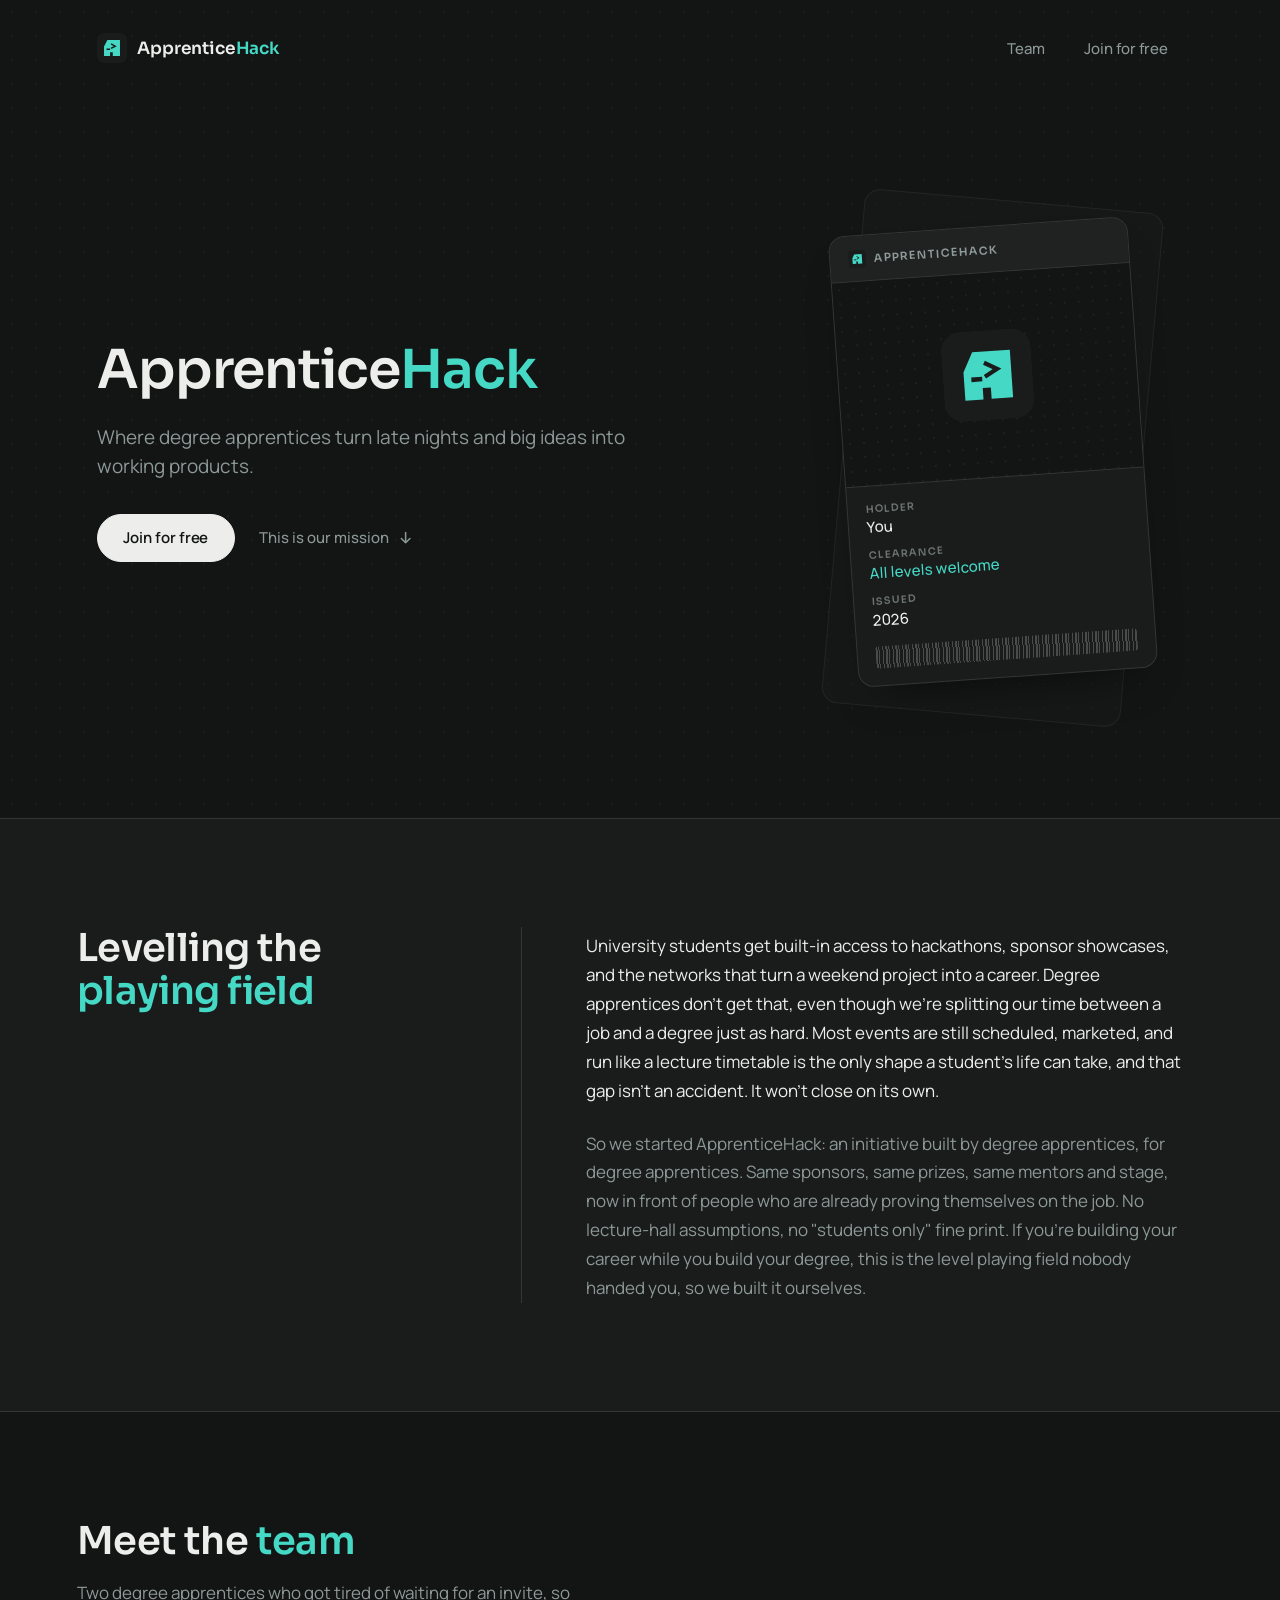
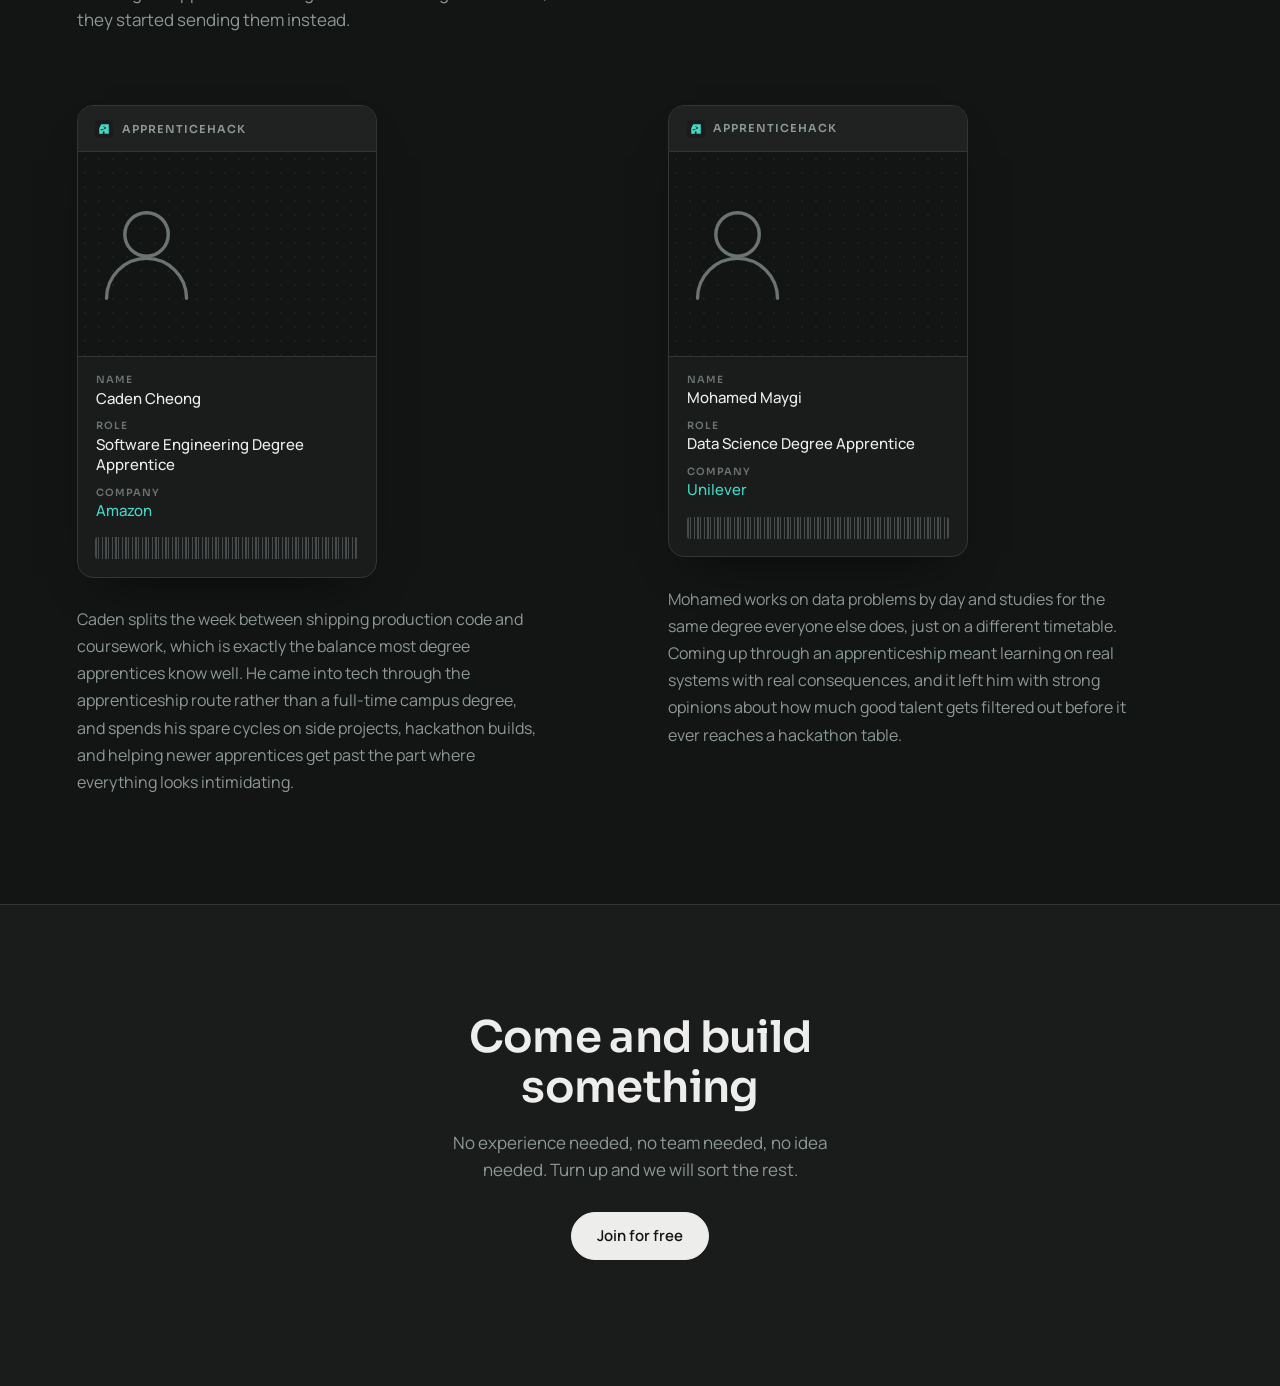
==== index.html @ b234dbfd "Add files via upload Deploy site" ====
<!DOCTYPE html>
<html lang="en">
<head>
<meta charset="UTF-8">
<meta name="viewport" content="width=device-width, initial-scale=1.0">
<title>ApprenticeHack: Degree Apprentice Hackathon Group</title>
<meta name="description" content="ApprenticeHack is where degree apprentices turn late nights and big ideas into working products.">
<link rel="icon" href="logo.svg" type="image/svg+xml">
<link rel="preconnect" href="https://fonts.googleapis.com">
<link rel="preconnect" href="https://fonts.gstatic.com" crossorigin>
<link href="https://fonts.googleapis.com/css2?family=Sora:wght@400;500;600;700&family=Manrope:wght@400;500;600&display=swap" rel="stylesheet">
<link rel="stylesheet" href="style.css">
</head>
<body>

<!--
  THESIS: an apprentice already carries proof they belong: an employee
  access badge. ApprenticeHack refuses the generic dark-SaaS-with-particles
  hero and instead issues that badge back to the visitor, because "levelling
  the playing field" is a credential problem, not a mood.
  OWN-WORLD: matte near-black (no glow, no gradient, no blur), one quiet
  teal accent reserved for badge fields and links, flat inverted buttons,
  the badge component (stripe, photo frame, field list, barcode) reused
  across hero, team roster, and the sign-up success state.
  FIRST VIEWPORT: left-aligned headline and tagline, a physical badge tilted
  in the right column, one primary action ("Join for free").
  FORM: hero, about, inline team roster, and CTA band; event details stay
  out of scope until a later prompt extends this same world.
-->

<a class="skip-link" href="#about">Skip to what we do</a>

<header class="topbar">
  <a class="topbar__mark" href="index.html">
    <img class="topbar__logo" src="logo.svg" alt="" width="30" height="30">
    <span>Apprentice<span class="topbar__mark-accent">Hack</span></span>
  </a>
  <nav class="topbar__links" aria-label="Main">
    <a class="topbar__link" href="#team">Team</a>
    <a class="topbar__link" href="register.html">Join for free</a>
  </nav>
</header>

<main>
  <section class="hero" id="hero">
    <div class="hero__grid">
      <div class="hero__content">
        <h1 class="hero__title">Apprentice<wbr><span class="hero__title-accent">Hack</span></h1>
        <p class="hero__tagline">Where degree apprentices turn late nights and big ideas into working products.</p>
        <div class="hero__actions">
          <a class="btn btn--primary" href="register.html">Join for free</a>
          <a class="hero__cue" href="#about">
            This is our mission
            <svg class="icon" viewBox="0 0 20 20" fill="none" aria-hidden="true">
              <path d="M10 4v12M5 11l5 5 5-5" stroke="currentColor" stroke-width="1.75" stroke-linecap="round" stroke-linejoin="round"/>
            </svg>
          </a>
        </div>
      </div>

      <div class="hero__badge-wrap">
        <div class="hero__badge-back" aria-hidden="true"></div>
        <div class="badge" aria-hidden="true">
          <div class="badge__stripe">
            <img class="badge__stripe-logo" src="logo.svg" alt="">
            <span class="badge__stripe-text">APPRENTICEHACK</span>
          </div>
          <div class="badge__photo">
            <img class="badge__photo-mark" src="logo.svg" alt="">
          </div>
          <dl class="badge__fields">
            <div class="badge__field">
              <dt>Holder</dt>
              <dd>You</dd>
            </div>
            <div class="badge__field">
              <dt>Clearance</dt>
              <dd class="is-accent">All levels welcome</dd>
            </div>
            <div class="badge__field">
              <dt>Issued</dt>
              <dd>2026</dd>
            </div>
          </dl>
          <div class="badge__barcode"></div>
        </div>
      </div>
    </div>
  </section>

  <section class="about" id="about">
    <div class="about__inner">
      <h2 class="about__heading js-reveal">Levelling the <span class="about__heading-accent">playing field</span></h2>
      <div class="about__divider" aria-hidden="true"></div>
      <div class="about__body js-reveal">
        <p>University students get built-in access to hackathons, sponsor showcases, and the networks that turn a weekend project into a career. Degree apprentices don't get that, even though we're splitting our time between a job and a degree just as hard. Most events are still scheduled, marketed, and run like a lecture timetable is the only shape a student's life can take, and that gap isn't an accident. It won't close on its own.</p>
        <p>So we started ApprenticeHack: an initiative built by degree apprentices, for degree apprentices. Same sponsors, same prizes, same mentors and stage, now in front of people who are already proving themselves on the job. No lecture-hall assumptions, no "students only" fine print. If you're building your career while you build your degree, this is the level playing field nobody handed you, so we built it ourselves.</p>
      </div>
    </div>
  </section>

  <section class="team" id="team">
    <div class="team__inner">
      <h2 class="team__heading js-reveal">Meet the <span class="team__heading-accent">team</span></h2>
      <p class="team__lede js-reveal">Two degree apprentices who got tired of waiting for an invite, so they started sending them instead.</p>

      <div class="team__grid">

        <article class="team__card js-reveal js-reveal--card">
          <div class="badge-flip" data-tilt>
            <div class="badge-flip__inner">

              <!-- Reverse of the badge: what you see before it turns over. -->
              <div class="badge-flip__face badge-flip__face--back" aria-hidden="true">
                <div class="badge badge--back">
                  <div class="badge__stripe">
                    <img class="badge__stripe-logo" src="logo.svg" alt="">
                    <span class="badge__stripe-text">APPRENTICEHACK</span>
                  </div>
                  <div class="badge__magstripe"></div>
                  <div class="badge__backnote">
                    <p class="badge__backnote-title">Member card</p>
                    <p>This card stays the property of ApprenticeHack. If found, hand it back to any organiser.</p>
                  </div>
                  <div class="badge__barcode"></div>
                </div>
              </div>

              <!-- Replace the .badge__photo-placeholder block with <img class="badge__photo-mark" src="..." alt="Caden Cheong"> once a photo is available. -->
              <div class="badge-flip__face badge-flip__face--front">
                <div class="badge">
                  <div class="badge__stripe">
                    <img class="badge__stripe-logo" src="logo.svg" alt="">
                    <span class="badge__stripe-text">APPRENTICEHACK</span>
                  </div>
                  <div class="badge__photo">
                    <div class="badge__photo-placeholder" role="img" aria-label="Placeholder portrait for Caden Cheong">
                      <svg viewBox="0 0 120 120" fill="none" aria-hidden="true">
                        <circle cx="60" cy="45" r="19" stroke="currentColor" stroke-width="3"/>
                        <path d="M25 101c0-19.33 15.67-35 35-35s35 15.67 35 35" stroke="currentColor" stroke-width="3" stroke-linecap="round"/>
                      </svg>
                    </div>
                  </div>
                  <dl class="badge__fields">
                    <div class="badge__field">
                      <dt>Name</dt>
                      <dd>Caden Cheong</dd>
                    </div>
                    <div class="badge__field">
                      <dt>Role</dt>
                      <dd>Software Engineering Degree Apprentice</dd>
                    </div>
                    <div class="badge__field">
                      <dt>Company</dt>
                      <dd class="is-accent">Amazon</dd>
                    </div>
                  </dl>
                  <div class="badge__barcode"></div>
                </div>
              </div>

            </div>
          </div>
          <p class="team__bio">Caden splits the week between shipping production code and coursework, which is exactly the balance most degree apprentices know well. He came into tech through the apprenticeship route rather than a full-time campus degree, and spends his spare cycles on side projects, hackathon builds, and helping newer apprentices get past the part where everything looks intimidating.</p>
        </article>

        <article class="team__card js-reveal js-reveal--card">
          <div class="badge-flip" data-tilt>
            <div class="badge-flip__inner">

              <!-- Reverse of the badge: what you see before it turns over. -->
              <div class="badge-flip__face badge-flip__face--back" aria-hidden="true">
                <div class="badge badge--back">
                  <div class="badge__stripe">
                    <img class="badge__stripe-logo" src="logo.svg" alt="">
                    <span class="badge__stripe-text">APPRENTICEHACK</span>
                  </div>
                  <div class="badge__magstripe"></div>
                  <div class="badge__backnote">
                    <p class="badge__backnote-title">Member card</p>
                    <p>This card stays the property of ApprenticeHack. If found, hand it back to any organiser.</p>
                  </div>
                  <div class="badge__barcode"></div>
                </div>
              </div>

              <!-- Replace the .badge__photo-placeholder block with <img class="badge__photo-mark" src="..." alt="Mohamed Maygi"> once a photo is available. -->
              <div class="badge-flip__face badge-flip__face--front">
                <div class="badge">
                  <div class="badge__stripe">
                    <img class="badge__stripe-logo" src="logo.svg" alt="">
                    <span class="badge__stripe-text">APPRENTICEHACK</span>
                  </div>
                  <div class="badge__photo">
                    <div class="badge__photo-placeholder" role="img" aria-label="Placeholder portrait for Mohamed Maygi">
                      <svg viewBox="0 0 120 120" fill="none" aria-hidden="true">
                        <circle cx="60" cy="45" r="19" stroke="currentColor" stroke-width="3"/>
                        <path d="M25 101c0-19.33 15.67-35 35-35s35 15.67 35 35" stroke="currentColor" stroke-width="3" stroke-linecap="round"/>
                      </svg>
                    </div>
                  </div>
                  <dl class="badge__fields">
                    <div class="badge__field">
                      <dt>Name</dt>
                      <dd>Mohamed Maygi</dd>
                    </div>
                    <div class="badge__field">
                      <dt>Role</dt>
                      <dd>Data Science Degree Apprentice</dd>
                    </div>
                    <div class="badge__field">
                      <dt>Company</dt>
                      <dd class="is-accent">Unilever</dd>
                    </div>
                  </dl>
                  <div class="badge__barcode"></div>
                </div>
              </div>

            </div>
          </div>
          <p class="team__bio">Mohamed works on data problems by day and studies for the same degree everyone else does, just on a different timetable. Coming up through an apprenticeship meant learning on real systems with real consequences, and it left him with strong opinions about how much good talent gets filtered out before it ever reaches a hackathon table.</p>
        </article>

      </div>
    </div>
  </section>

  <section class="cta" id="join">
    <div class="cta__inner js-reveal">
      <h2 class="cta__heading">Come and build something</h2>
      <p class="cta__text">No experience needed, no team needed, no idea needed. Turn up and we will sort the rest.</p>
      <div class="cta__actions">
        <a class="btn btn--primary" href="register.html">Join for free</a>
      </div>
    </div>
  </section>
</main>

<script src="script.js"></script>
</body>
</html>
---- style.css ----
:root {
  --bg-0: #131414;
  --bg-1: #1A1B1B;
  --bg-2: #202222;
  --line: #333636;
  --control-line: #6B7270;
  --line-hover: #869090;
  --ink: #EDEEEC;
  --ink-dim: #8C9997;
  --ink-faint: #6B7472;
  --teal: #45D8C5;
  --teal-dim: rgba(69, 216, 197, 0.14);
  --teal-line: rgba(69, 216, 197, 0.4);
  --danger: #FF9D9D;
  --danger-line: rgba(255, 120, 120, 0.35);
  --danger-bg: rgba(255, 90, 90, 0.07);
  --focus-ring: #6FE6D4;
  --font-display: "Sora", "Segoe UI", system-ui, sans-serif;
  --font-body: "Manrope", "Segoe UI", system-ui, sans-serif;
}

* {
  margin: 0;
  padding: 0;
  box-sizing: border-box;
}

html {
  color-scheme: dark;
}

[hidden] {
  display: none !important;
}

body {
  min-height: 100vh;
  font-family: var(--font-body);
  color: var(--ink);
  background-color: var(--bg-0);
  background-image: radial-gradient(rgba(237, 238, 236, 0.04) 1px, transparent 1px);
  background-size: 24px 24px;
  overflow-x: hidden;
  -webkit-font-smoothing: antialiased;
}

::selection {
  background: var(--teal);
  color: var(--bg-0);
}

:focus-visible {
  outline: 2px solid var(--focus-ring);
  outline-offset: 3px;
  border-radius: 4px;
}

::-webkit-scrollbar {
  width: 12px;
}

::-webkit-scrollbar-track {
  background: var(--bg-0);
}

::-webkit-scrollbar-thumb {
  background: var(--line);
  border-radius: 8px;
  border: 3px solid var(--bg-0);
}

::-webkit-scrollbar-thumb:hover {
  background: var(--line-hover);
}

.skip-link {
  position: absolute;
  top: 0;
  left: 0;
  z-index: 10;
  padding: 0.75rem 1.25rem;
  border-radius: 0 0 10px 0;
  background: var(--teal);
  color: var(--bg-0);
  font-weight: 600;
  text-decoration: none;
  transform: translateY(-120%);
  transition: transform 160ms ease;
}

.skip-link:focus {
  transform: translateY(0);
}

main {
  position: relative;
  z-index: 1;
}

.icon {
  width: 1.15em;
  height: 1.15em;
  flex: none;
}

/* ---- Topbar, shared across all three pages ---- */

.topbar {
  display: flex;
  align-items: center;
  justify-content: space-between;
  gap: 2rem;
  max-width: 1240px;
  margin: 0 auto;
  padding: 1.75rem 6vw 0;
}

.topbar__mark {
  display: inline-flex;
  align-items: center;
  gap: 0.65rem;
  font-family: var(--font-display);
  font-weight: 600;
  font-size: 1.0625rem;
  letter-spacing: -0.01em;
  color: var(--ink);
  text-decoration: none;
}

.topbar__logo {
  width: 30px;
  height: 30px;
  border-radius: 7px;
  flex: none;
}

.topbar__mark-accent {
  color: var(--teal);
}

.topbar__links {
  display: flex;
  align-items: center;
  gap: 0.5rem;
}

.topbar__link {
  display: inline-flex;
  align-items: center;
  min-height: 40px;
  padding: 0 0.9rem;
  border-radius: 8px;
  font-size: 0.9375rem;
  font-weight: 500;
  color: var(--ink-dim);
  text-decoration: none;
  border: 1px solid transparent;
  transition: color 160ms ease, border-color 160ms ease;
}

.topbar__link:hover {
  color: var(--ink);
  border-color: var(--line);
}

/* ---- Buttons: flat, matte, no gradient, no glow, no lift ---- */

.btn {
  font-family: var(--font-body);
  font-weight: 600;
  font-size: 0.9375rem;
  letter-spacing: -0.005em;
  padding: 0.8rem 1.6rem;
  border-radius: 999px;
  text-decoration: none;
  display: inline-flex;
  align-items: center;
  justify-content: center;
  border: 1px solid transparent;
  transition: filter 140ms ease, border-color 140ms ease, background-color 140ms ease;
}

.btn--primary {
  background: var(--ink);
  color: var(--bg-0);
  border-color: var(--ink);
}

.btn--primary:hover {
  filter: brightness(0.9);
}

.btn--primary:active {
  filter: brightness(0.8);
}

.btn--secondary {
  background: transparent;
  color: var(--ink);
  border-color: var(--control-line);
}

.btn--secondary:hover {
  border-color: var(--line-hover);
  background: var(--bg-1);
}

/* ---- Badge component: the site's one recurring physical object ---- */

.badge {
  --badge-accent: var(--teal);
  position: relative;
  width: 100%;
  max-width: 300px;
  display: flex;
  flex-direction: column;
  background: var(--bg-1);
  border: 1px solid var(--line);
  border-radius: 16px;
  overflow: hidden;
  box-shadow: 0 24px 48px -28px rgba(0, 0, 0, 0.7);
}

.badge__stripe {
  display: flex;
  align-items: center;
  gap: 0.5rem;
  padding: 0.85rem 1.1rem;
  background: var(--bg-2);
  border-bottom: 1px solid var(--line);
}

.badge__stripe-logo {
  width: 18px;
  height: 18px;
  border-radius: 4px;
  flex: none;
}

.badge__stripe-text {
  font-family: var(--font-display);
  font-weight: 600;
  font-size: 0.6875rem;
  letter-spacing: 0.09em;
  color: var(--ink-dim);
}

.badge__photo {
  display: grid;
  place-items: center;
  aspect-ratio: 16 / 11;
  background:
    radial-gradient(circle, rgba(237, 238, 236, 0.05) 1px, transparent 1px) 0 0 / 14px 14px,
    var(--bg-0);
  border-bottom: 1px solid var(--line);
  color: var(--ink-faint);
}

.badge__photo-mark {
  width: 30%;
  min-width: 44px;
  border-radius: 20%;
}

.badge__photo-placeholder svg {
  width: 46%;
}

.badge__fields {
  display: flex;
  flex-direction: column;
  gap: 0.65rem;
  padding: 1rem 1.1rem;
}

.badge__field dt {
  font-family: var(--font-display);
  font-size: 0.625rem;
  font-weight: 600;
  letter-spacing: 0.1em;
  color: var(--ink-faint);
  text-transform: uppercase;
}

.badge__field dd {
  margin-top: 0.15rem;
  font-size: 0.9375rem;
  font-weight: 500;
  color: var(--ink);
  line-height: 1.35;
}

.badge__field dd.is-accent {
  color: var(--badge-accent);
}

.badge__barcode {
  height: 22px;
  margin: 0 1.1rem 1.1rem;
  border-radius: 3px;
  background: repeating-linear-gradient(
    90deg,
    var(--ink-faint) 0px, var(--ink-faint) 2px,
    transparent 2px, transparent 3px,
    var(--ink-faint) 3px, var(--ink-faint) 4px,
    transparent 4px, transparent 7px,
    var(--ink-faint) 7px, var(--ink-faint) 8px,
    transparent 8px, transparent 10px
  );
  opacity: 0.55;
}

/* ---- Hero ---- */

.hero {
  position: relative;
  padding: 6vh 6vw 12vh;
  max-width: 1240px;
  margin: 0 auto;
}

.hero__grid {
  margin-top: 8vh;
  display: grid;
  grid-template-columns: minmax(0, 1fr) minmax(280px, 380px);
  align-items: center;
  column-gap: 5vw;
}

.hero__content {
  display: flex;
  flex-direction: column;
  align-items: flex-start;
  gap: 1.5rem;
}

.hero__eyebrow {
  font-family: var(--font-display);
  font-size: 0.75rem;
  font-weight: 600;
  letter-spacing: 0.12em;
  text-transform: uppercase;
  color: var(--teal);
}

.hero__title {
  font-family: var(--font-display);
  font-weight: 600;
  font-size: clamp(2.5rem, 4.2vw, 3.75rem);
  line-height: 1.05;
  letter-spacing: -0.02em;
  color: var(--ink);
}

.hero__title-accent {
  color: var(--teal);
}

.hero__tagline {
  font-family: var(--font-body);
  font-weight: 400;
  font-size: 1.1875rem;
  line-height: 1.55;
  max-width: 46ch;
  color: var(--ink-dim);
}

.hero__actions {
  display: flex;
  flex-wrap: wrap;
  align-items: center;
  gap: 1rem;
  margin-top: 0.5rem;
}

.hero__cue {
  display: inline-flex;
  align-items: center;
  min-height: 44px;
  padding: 0 0.5rem;
  gap: 0.5rem;
  font-size: 0.9375rem;
  font-weight: 500;
  color: var(--ink-dim);
  text-decoration: none;
  transition: color 160ms ease;
}

.hero__cue:hover {
  color: var(--teal);
}

.hero__cue .icon {
  animation: nudge 2.6s ease-in-out infinite;
}

@keyframes nudge {
  0%, 70%, 100% { transform: translateY(0); }
  85% { transform: translateY(3px); }
}

.hero__badge-wrap {
  position: relative;
  justify-self: center;
  padding: 2rem 0;
}

.hero__badge-wrap .badge {
  position: relative;
  z-index: 1;
  transform: rotate(-4deg);
}

.hero__badge-back {
  position: absolute;
  inset: 0;
  border: 1px solid var(--line);
  border-radius: 16px;
  background: var(--bg-1);
  transform: rotate(5deg) translateY(6px);
  opacity: 0.5;
}

/* ---- About ---- */

.about {
  position: relative;
  background: var(--bg-1);
  border-top: 1px solid var(--line);
  padding: 12vh 6vw;
}

.about__inner {
  max-width: 1180px;
  margin: 0 auto;
  display: grid;
  grid-template-columns: minmax(220px, 380px) 1px 1fr;
  column-gap: 4rem;
  align-items: start;
}

.about__heading {
  font-family: var(--font-display);
  font-weight: 600;
  font-size: clamp(2rem, 3vw, 2.75rem);
  line-height: 1.12;
  letter-spacing: -0.015em;
  color: var(--ink);
}

.about__heading-accent {
  color: var(--teal);
}

.about__divider {
  align-self: stretch;
  width: 1px;
  background: var(--line);
}

.about__body {
  display: flex;
  flex-direction: column;
  gap: 1.5rem;
  padding-top: 0.3rem;
}

.about__body p {
  font-family: var(--font-body);
  font-weight: 400;
  font-size: 1.0625rem;
  line-height: 1.7;
  max-width: 60ch;
  color: var(--ink-dim);
}

.about__body p:first-child {
  color: var(--ink);
}

.js .js-reveal {
  opacity: 0;
  transform: translateY(20px);
  transition: opacity 700ms cubic-bezier(0.16, 1, 0.3, 1), transform 700ms cubic-bezier(0.16, 1, 0.3, 1);
}

.js-reveal.is-visible {
  opacity: 1;
  transform: translateY(0);
}

.about__body.js-reveal {
  transition-delay: 100ms;
}

/* ---- Team, inline on the homepage ---- */

.team {
  background: var(--bg-0);
  border-top: 1px solid var(--line);
  padding: 12vh 6vw;
}

.team__inner {
  max-width: 1180px;
  margin: 0 auto;
}

.team__heading {
  font-family: var(--font-display);
  font-weight: 600;
  font-size: clamp(2rem, 3vw, 2.75rem);
  line-height: 1.12;
  letter-spacing: -0.015em;
  color: var(--ink);
}

.team__heading-accent {
  color: var(--teal);
}

.team__lede {
  margin-top: 1rem;
  font-size: 1.0625rem;
  line-height: 1.6;
  max-width: 52ch;
  color: var(--ink-dim);
}

.team__grid {
  margin-top: 4.5rem;
  display: grid;
  grid-template-columns: repeat(auto-fit, minmax(300px, 1fr));
  gap: 3.5rem;
  perspective: 1200px;
}

.team__card {
  display: flex;
  flex-direction: column;
  align-items: flex-start;
  gap: 1.75rem;
  perspective: 1400px;
}

/* ---- Two-sided badge: turns over to reveal the member ---- */

.badge-flip {
  width: 100%;
  max-width: 300px;
  transform-style: preserve-3d;
  transition: transform 550ms cubic-bezier(0.16, 1, 0.3, 1);
}

/* While the pointer drives it, the card must track instantly, not lag. */
.badge-flip.is-tilting {
  transition: none;
}

.badge-flip__inner {
  display: grid;
  transform-style: preserve-3d;
  transition: transform 1100ms cubic-bezier(0.2, 0.8, 0.25, 1);
}

/* Without JS the front is simply face-up; JS turns it away, then back. */
.js .badge-flip__inner {
  transform: rotateY(180deg);
}

.js .team__card.is-visible .badge-flip__inner {
  transform: rotateY(0deg);
}

.team__grid > .team__card:nth-child(2) .badge-flip__inner {
  transition-delay: 220ms;
}

.badge-flip__face {
  grid-area: 1 / 1;
  display: flex;
  backface-visibility: hidden;
  -webkit-backface-visibility: hidden;
}

.badge-flip__face--back {
  transform: rotateY(180deg);
}

.badge-flip__face > .badge {
  max-width: none;
  height: 100%;
  transition: box-shadow 300ms ease;
}

.badge-flip:hover .badge {
  box-shadow: 0 34px 62px -30px rgba(0, 0, 0, 0.9);
}

.badge--back {
  justify-content: flex-start;
}

.badge__magstripe {
  height: 52px;
  margin-top: 1.4rem;
  background: linear-gradient(180deg, #0B0C0C 0%, #171919 55%, #0E0F0F 100%);
  border-top: 1px solid var(--line);
  border-bottom: 1px solid var(--line);
}

.badge__backnote {
  padding: 1.4rem 1.1rem 0;
  display: flex;
  flex-direction: column;
  gap: 0.45rem;
}

.badge__backnote p {
  font-size: 0.75rem;
  line-height: 1.5;
  color: var(--ink-faint);
}

.badge__backnote-title {
  font-family: var(--font-display);
  font-size: 0.625rem;
  font-weight: 600;
  letter-spacing: 0.1em;
  text-transform: uppercase;
  color: var(--ink-dim);
}

.badge--back .badge__barcode {
  margin-top: auto;
}

.team__bio {
  font-size: 1rem;
  line-height: 1.7;
  max-width: 46ch;
  color: var(--ink-dim);
}

/* Cards deal in from a tilt, one after the other. Must sit after the base
   .js-reveal rules so it wins on equal specificity. */
.js .js-reveal--card {
  opacity: 0;
  transform: translateY(30px);
  transition: opacity 700ms cubic-bezier(0.16, 1, 0.3, 1), transform 700ms cubic-bezier(0.16, 1, 0.3, 1);
}

.js-reveal--card.is-visible {
  opacity: 1;
  transform: none;
}

.team__grid > .js-reveal--card:nth-child(2) {
  transition-delay: 150ms;
}

.team__grid > .js-reveal--card:nth-child(3) {
  transition-delay: 300ms;
}

/* ---- CTA band ---- */

.cta {
  background: var(--bg-1);
  border-top: 1px solid var(--line);
  padding: 12vh 6vw 14vh;
  text-align: center;
}

.cta__inner {
  max-width: 560px;
  margin: 0 auto;
  display: flex;
  flex-direction: column;
  align-items: center;
  gap: 1rem;
}

.cta__heading {
  font-family: var(--font-display);
  font-weight: 600;
  font-size: clamp(2rem, 3.4vw, 2.75rem);
  line-height: 1.15;
  letter-spacing: -0.015em;
  color: var(--ink);
}

.cta__text {
  font-size: 1.0625rem;
  line-height: 1.6;
  color: var(--ink-dim);
  max-width: 44ch;
}

.cta__actions {
  display: flex;
  flex-wrap: wrap;
  align-items: center;
  justify-content: center;
  gap: 1rem;
  margin-top: 0.75rem;
}

/* ---- Page head (team / register) ---- */

.pagehead {
  max-width: 1240px;
  margin: 0 auto;
  padding: 7vh 6vw 6vh;
}

.pagehead__title {
  font-family: var(--font-display);
  font-weight: 600;
  font-size: clamp(2.25rem, 4vw, 3.25rem);
  line-height: 1.08;
  letter-spacing: -0.02em;
  color: var(--ink);
}

.pagehead__title-accent {
  color: var(--teal);
}

.pagehead__lede {
  margin-top: 1rem;
  font-size: 1.0625rem;
  line-height: 1.6;
  max-width: 54ch;
  color: var(--ink-dim);
}

/* ---- Team roster ---- */

.roster {
  background: var(--bg-1);
  border-top: 1px solid var(--line);
  padding: 9vh 6vw;
}

.roster__member {
  max-width: 1180px;
  margin: 0 auto;
  display: grid;
  grid-template-columns: minmax(220px, 280px) 1fr;
  column-gap: 3.5rem;
  align-items: start;
}

.roster__member .badge {
  max-width: 100%;
}

.member__body {
  padding-top: 0.25rem;
}

.member__name {
  font-family: var(--font-display);
  font-weight: 600;
  font-size: 1.5rem;
  letter-spacing: -0.01em;
  line-height: 1.15;
  color: var(--ink);
}

.member__role {
  margin-top: 0.5rem;
  font-size: 0.9375rem;
  font-weight: 600;
  color: var(--teal);
}

.member__at {
  color: var(--ink-dim);
  font-weight: 400;
}

.member__bio {
  margin-top: 1.25rem;
  font-size: 1rem;
  line-height: 1.7;
  max-width: 58ch;
  color: var(--ink-dim);
}

.roster__rule {
  max-width: 1180px;
  margin: 5rem auto;
  height: 1px;
  background: var(--line);
}

.closer {
  max-width: 1180px;
  margin: 0 auto;
  padding: 8vh 6vw 11vh;
  display: flex;
  align-items: center;
  gap: 2rem;
}

.closer__text {
  font-size: 1.0625rem;
  color: var(--ink-dim);
}

/* ---- Sign-up form ---- */

.signup {
  background: var(--bg-1);
  border-top: 1px solid var(--line);
  padding: 8vh 6vw 12vh;
}

.form {
  max-width: 680px;
  margin: 0 auto;
  display: flex;
  flex-direction: column;
  gap: 2.5rem;
}

.field {
  border: 0;
  display: flex;
  flex-direction: column;
  gap: 0.55rem;
}

.field__label {
  font-family: var(--font-display);
  font-weight: 600;
  font-size: 1rem;
  letter-spacing: -0.005em;
  color: var(--ink);
  padding: 0;
}

.field__hint {
  font-size: 0.9375rem;
  line-height: 1.5;
  color: var(--ink-dim);
  max-width: 60ch;
}

.field__error {
  font-size: 0.875rem;
  line-height: 1.5;
  font-weight: 500;
  color: var(--danger);
}

.input {
  font-family: var(--font-body);
  font-size: 1rem;
  color: var(--ink);
  background: var(--bg-2);
  border: 1px solid var(--control-line);
  border-radius: 10px;
  padding: 0.8rem 1rem;
  transition: border-color 160ms ease, background-color 160ms ease;
}

.input::placeholder {
  color: var(--ink-dim);
}

.input:hover {
  border-color: var(--line-hover);
}

.input:focus {
  border-color: var(--teal);
  background: var(--bg-0);
}

.input:focus-visible {
  outline: 2px solid var(--focus-ring);
  outline-offset: 3px;
}

.input[aria-invalid="true"] {
  border-color: var(--danger);
}

.choices {
  display: grid;
  gap: 0.7rem;
  margin-top: 0.25rem;
}

.choices--two {
  grid-template-columns: repeat(auto-fit, minmax(220px, 1fr));
}

.choices--three {
  grid-template-columns: repeat(auto-fit, minmax(190px, 1fr));
}

.choice input {
  position: absolute;
  opacity: 0;
  pointer-events: none;
}

.choice {
  position: relative;
}

.choice__box {
  display: flex;
  flex-direction: column;
  gap: 0.3rem;
  height: 100%;
  padding: 1rem 1.1rem;
  border: 1px solid var(--control-line);
  border-radius: 12px;
  background: var(--bg-2);
  cursor: pointer;
  transition: border-color 160ms ease, background-color 160ms ease;
}

.choice__box:hover {
  border-color: var(--line-hover);
}

.choice__title {
  font-weight: 600;
  font-size: 0.9375rem;
  color: var(--ink);
}

.choice__note {
  font-size: 0.8125rem;
  line-height: 1.45;
  color: var(--ink-dim);
}

.choice input:checked + .choice__box {
  border-color: var(--teal);
  background: var(--teal-dim);
}

.choice input:checked + .choice__box .choice__title {
  color: var(--teal);
}

.choice input:focus-visible + .choice__box {
  outline: 2px solid var(--focus-ring);
  outline-offset: 3px;
}

.tags {
  display: flex;
  flex-wrap: wrap;
  gap: 0.6rem;
  margin-top: 0.25rem;
}

.tag {
  position: relative;
}

.tag input {
  position: absolute;
  opacity: 0;
  pointer-events: none;
}

.tag__box {
  display: inline-flex;
  align-items: center;
  min-height: 44px;
  padding: 0.7rem 1rem;
  border: 1px solid var(--control-line);
  border-radius: 999px;
  background: var(--bg-2);
  font-size: 0.9375rem;
  font-weight: 500;
  color: var(--ink-dim);
  cursor: pointer;
  transition: border-color 160ms ease, background-color 160ms ease, color 160ms ease;
}

.tag__box:hover {
  border-color: var(--line-hover);
  color: var(--ink);
}

.tag input:checked + .tag__box {
  border-color: var(--teal);
  background: var(--teal-dim);
  color: var(--teal);
}

.tag input:focus-visible + .tag__box {
  outline: 2px solid var(--focus-ring);
  outline-offset: 3px;
}

.form__error {
  font-size: 0.9375rem;
  line-height: 1.55;
  color: var(--danger);
  padding: 1rem 1.15rem;
  border: 1px solid var(--danger-line);
  border-radius: 10px;
  background: var(--danger-bg);
}

.form__error-title {
  font-family: var(--font-display);
  font-weight: 600;
  font-size: 1rem;
  margin-bottom: 0.5rem;
}

.form__error-list {
  list-style: none;
  display: flex;
  flex-direction: column;
  gap: 0.35rem;
}

.form__error-list a {
  color: var(--danger);
  text-underline-offset: 3px;
}

.form__foot {
  display: flex;
  flex-wrap: wrap;
  align-items: center;
  gap: 1.5rem;
}

.form__note {
  font-size: 0.875rem;
  line-height: 1.5;
  color: var(--ink-dim);
  max-width: 34ch;
}

/* ---- Success: your printed badge ---- */

.success {
  max-width: 620px;
  margin: 0 auto;
  padding: 2rem 0;
  text-align: center;
  display: flex;
  flex-direction: column;
  align-items: center;
  gap: 1.25rem;
}

.success__eyebrow {
  font-family: var(--font-display);
  font-size: 0.75rem;
  font-weight: 600;
  letter-spacing: 0.1em;
  text-transform: uppercase;
  color: var(--teal);
}

.success__title {
  font-family: var(--font-display);
  font-weight: 600;
  font-size: 1.875rem;
  letter-spacing: -0.015em;
  color: var(--ink);
}

.success__text {
  font-size: 1.0625rem;
  line-height: 1.6;
  color: var(--ink-dim);
  max-width: 48ch;
}

.success .badge {
  margin: 0.5rem 0;
}

.success__actions {
  display: flex;
  flex-wrap: wrap;
  align-items: center;
  justify-content: center;
  gap: 1rem;
  margin-top: 0.5rem;
}

.success__edit {
  background: none;
  border: 0;
  padding: 0.5rem;
  font-family: var(--font-body);
  font-size: 0.9375rem;
  font-weight: 500;
  color: var(--ink-dim);
  text-decoration: underline;
  text-underline-offset: 3px;
  cursor: pointer;
}

.success__edit:hover {
  color: var(--teal);
}

/* ---- Below this width the fixed-ish columns stop being readable ---- */

@media (max-width: 1100px) {
  .hero__grid {
    grid-template-columns: 1fr;
    row-gap: 3.5rem;
  }

  .hero__badge-wrap {
    justify-self: flex-start;
    padding: 0;
  }

  .hero__badge-wrap .badge,
  .hero__badge-back {
    max-width: 280px;
  }

  .about__inner,
  .roster__member {
    grid-template-columns: 1fr;
    row-gap: 2rem;
  }

  .about__divider {
    display: none;
  }

  .roster__member .badge {
    max-width: 260px;
  }

  .team__grid {
    gap: 3rem;
  }
}

@media (prefers-reduced-motion: reduce) {
  .js .js-reveal,
  .js .js-reveal--card {
    opacity: 1;
    transform: none;
    transition: none;
  }

  .badge-flip,
  .badge-flip__inner,
  .badge-flip__face > .badge {
    transition: none;
  }

  .js .badge-flip__inner,
  .js .team__card.is-visible .badge-flip__inner {
    transform: none;
  }

  .hero__cue .icon {
    animation: none;
  }
}
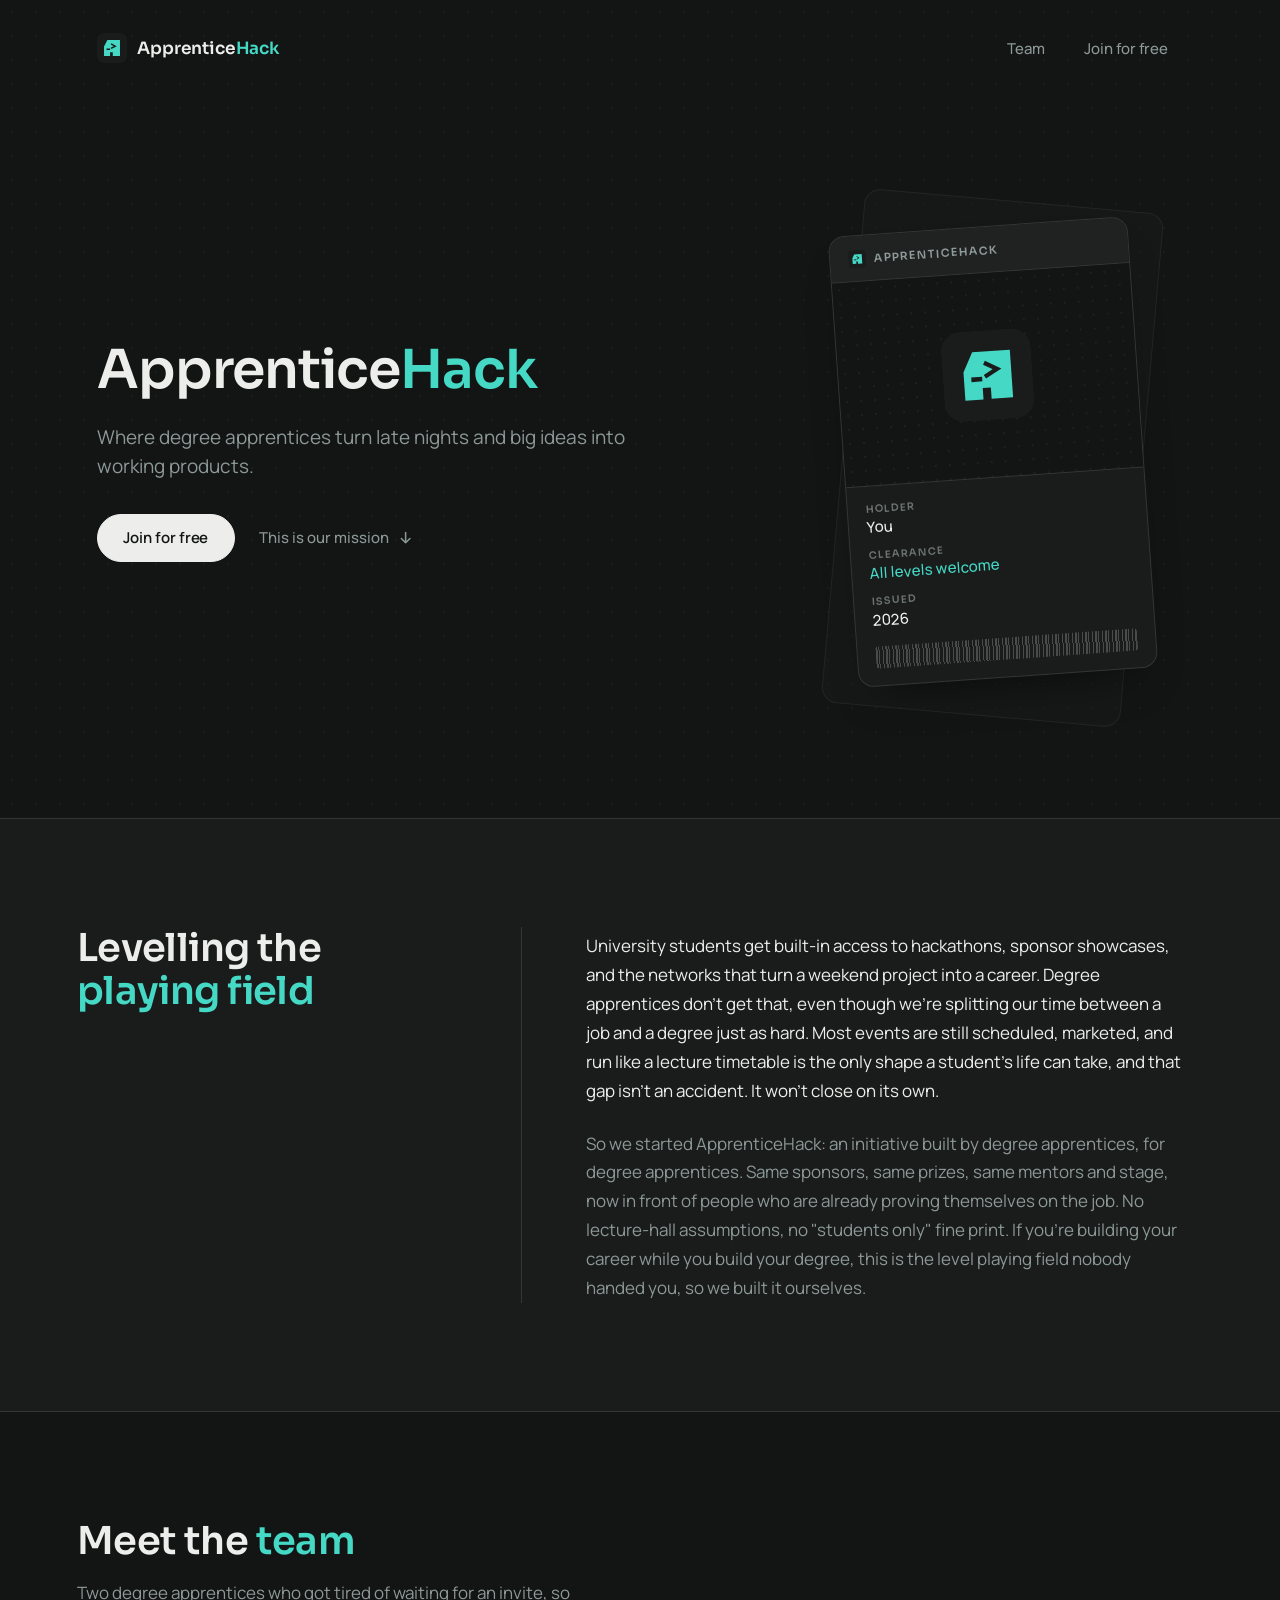
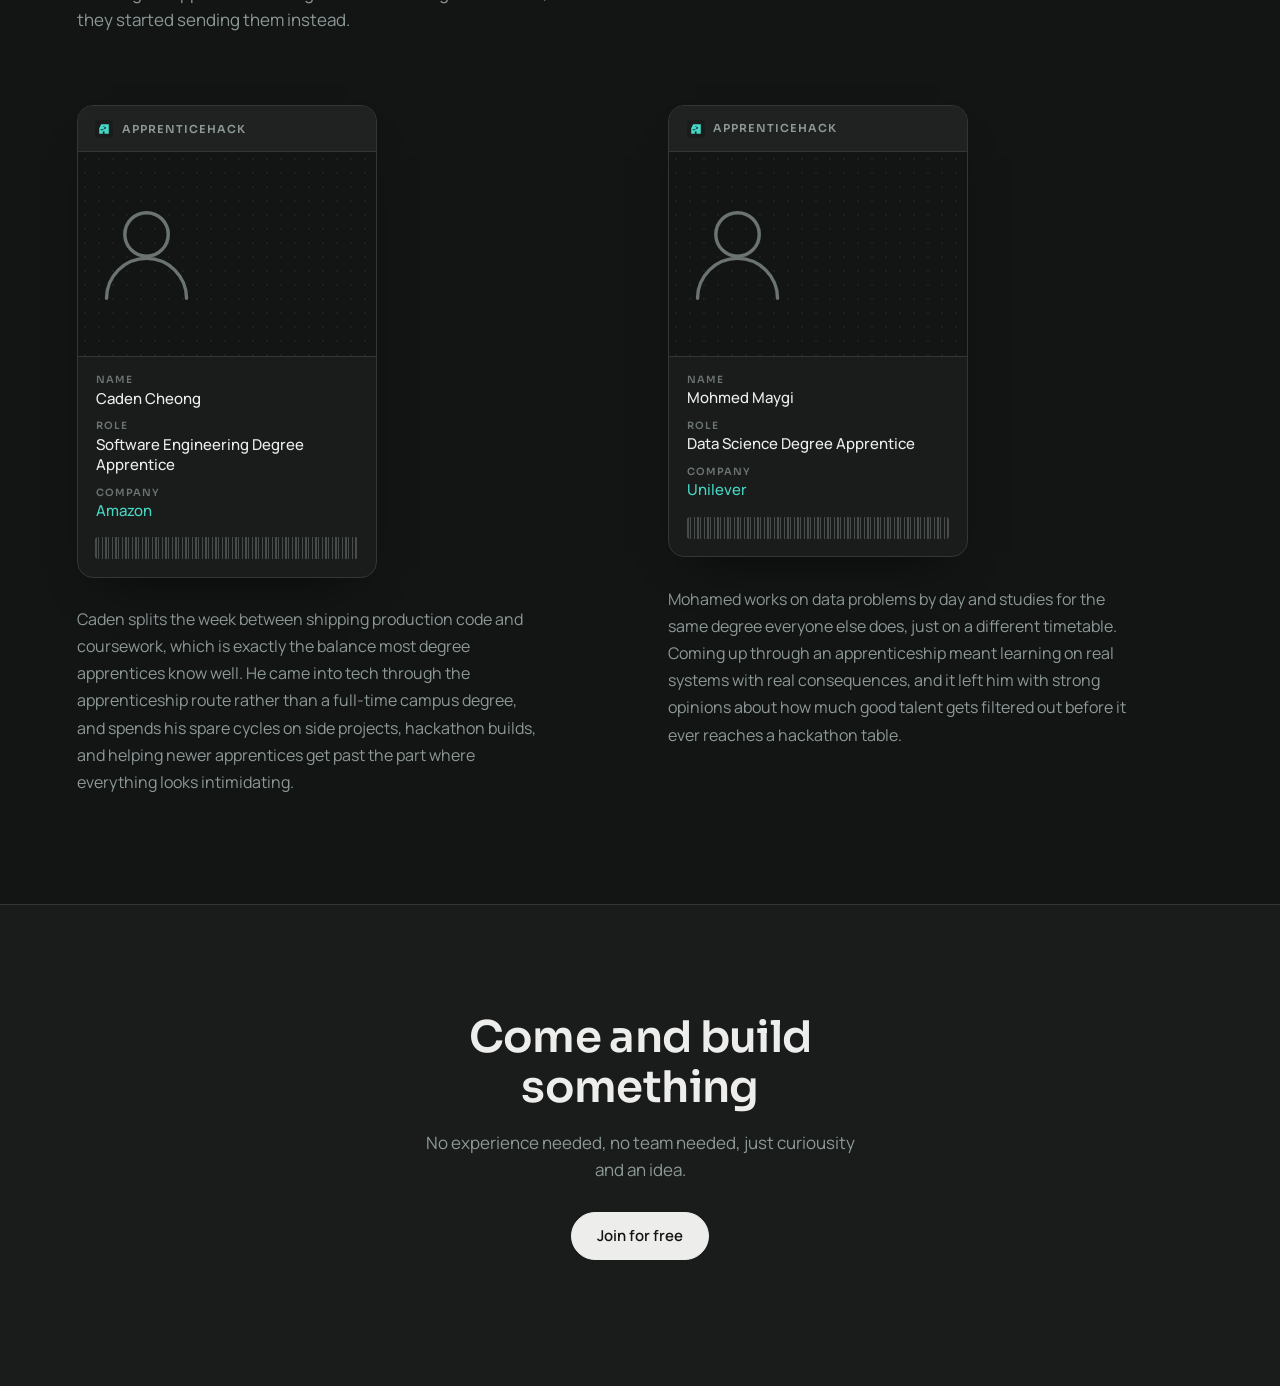
==== commit fb352145: "Correct name and update CTA text in index.html Updated the name from 'Mohamed Maygi' to 'Mohmed Mayg" ====
--- a/index.html
+++ b/index.html
@@ -202,7 +202,7 @@
                   <dl class="badge__fields">
                     <div class="badge__field">
                       <dt>Name</dt>
-                      <dd>Mohamed Maygi</dd>
+                      <dd>Mohmed Maygi</dd>
                     </div>
                     <div class="badge__field">
                       <dt>Role</dt>
@@ -229,7 +229,7 @@
   <section class="cta" id="join">
     <div class="cta__inner js-reveal">
       <h2 class="cta__heading">Come and build something</h2>
-      <p class="cta__text">No experience needed, no team needed, no idea needed. Turn up and we will sort the rest.</p>
+      <p class="cta__text">No experience needed, no team needed, just curiousity and an idea.</p>
       <div class="cta__actions">
         <a class="btn btn--primary" href="register.html">Join for free</a>
       </div>
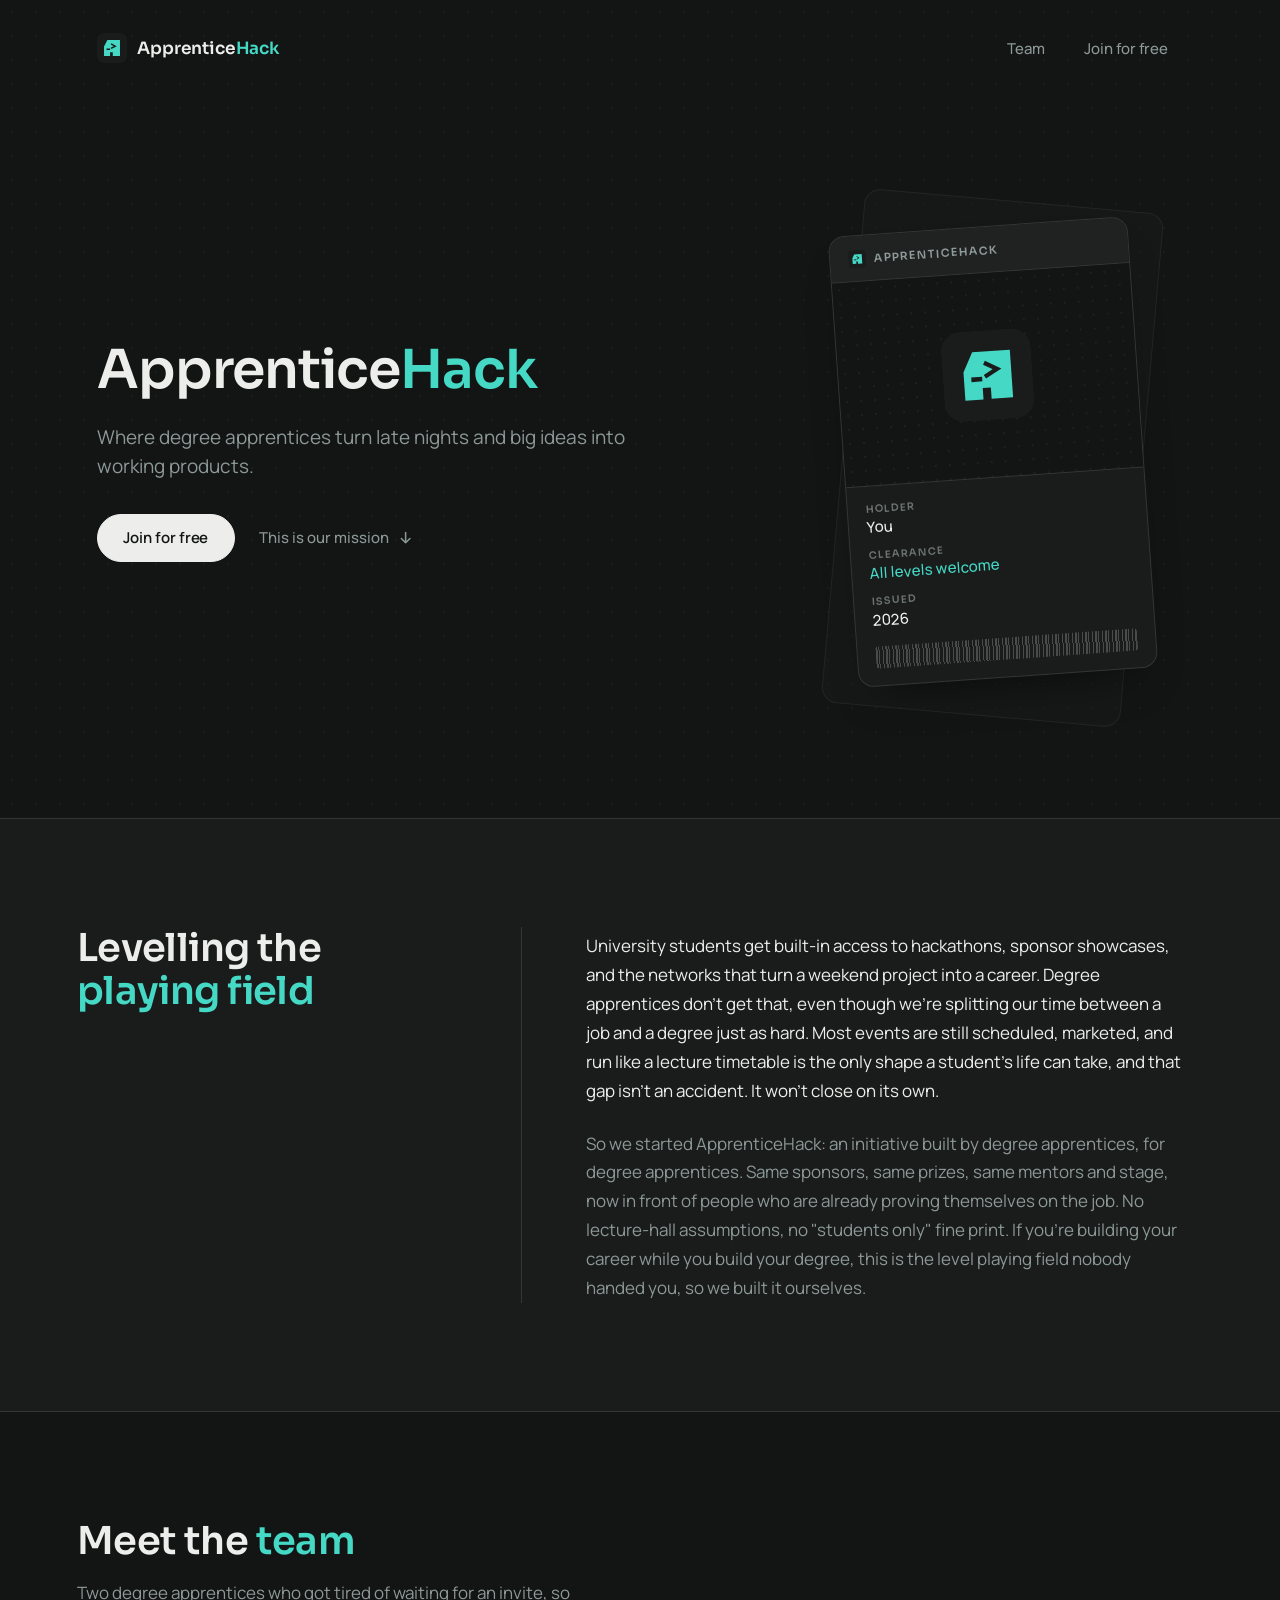
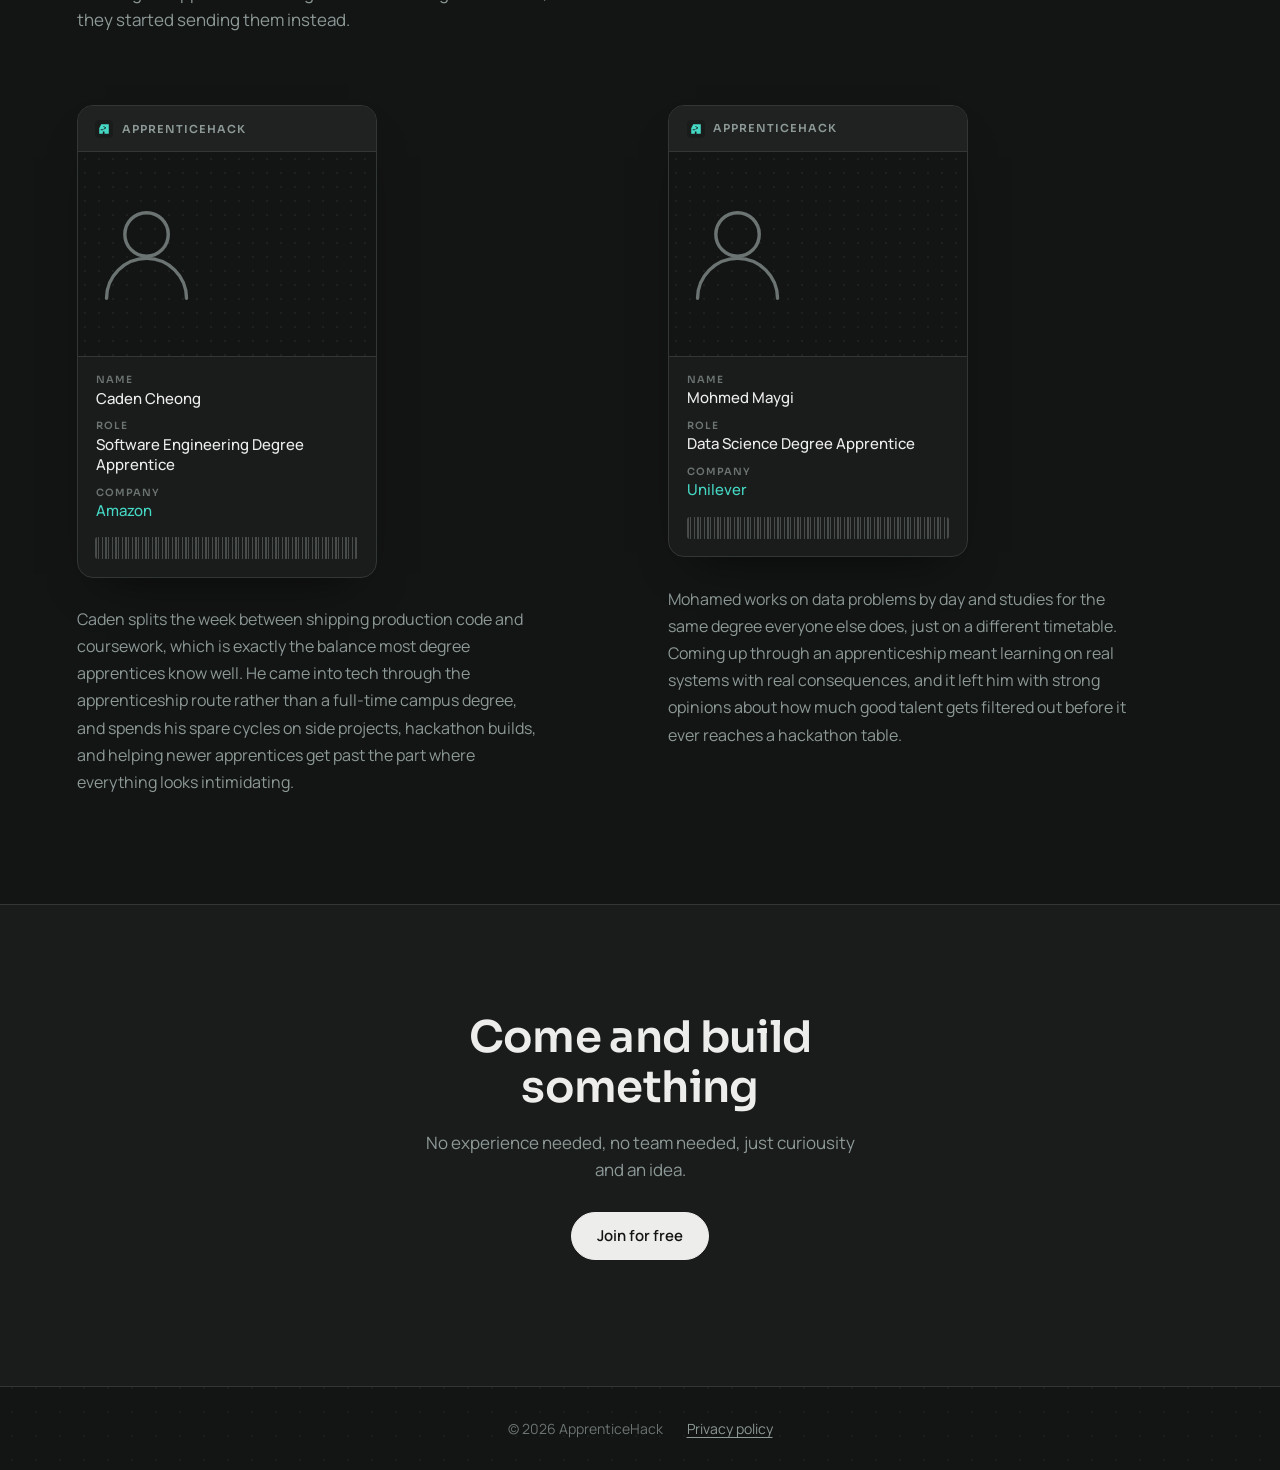
==== commit ece2ec09: "Add files via upload" ====
--- a/index.html
+++ b/index.html
@@ -237,6 +237,13 @@
   </section>
 </main>
 
+<footer class="footer">
+  <span>&copy; 2026 ApprenticeHack</span>
+  <nav class="footer__links" aria-label="Legal">
+    <a href="privacy.html">Privacy policy</a>
+  </nav>
+</footer>
+
 <script src="script.js"></script>
 </body>
 </html>
--- a/style.css
+++ b/style.css
@@ -1174,3 +1174,69 @@
     animation: none;
   }
 }
+
+/* ---- Footer ---- */
+
+.footer {
+  border-top: 1px solid var(--line);
+  padding: 2rem 1.5rem;
+  display: flex;
+  flex-wrap: wrap;
+  align-items: center;
+  justify-content: center;
+  gap: 0.5rem 1.5rem;
+  font-size: 0.875rem;
+  color: var(--ink-faint);
+  text-align: center;
+}
+
+.footer__links {
+  display: flex;
+  flex-wrap: wrap;
+  gap: 1.25rem;
+  justify-content: center;
+}
+
+.footer a {
+  color: var(--ink-dim);
+  text-underline-offset: 3px;
+}
+
+.footer a:hover {
+  color: var(--teal);
+}
+
+/* ---- Legal / policy pages ---- */
+
+.legal {
+  max-width: 72ch;
+  margin: 0 auto;
+  padding: 3rem 1.5rem 5rem;
+  display: flex;
+  flex-direction: column;
+  gap: 1.5rem;
+}
+
+.legal h2 {
+  font-family: var(--font-display);
+  font-size: 1.25rem;
+  margin-top: 1rem;
+}
+
+.legal p,
+.legal li {
+  color: var(--ink-dim);
+  line-height: 1.65;
+  font-size: 0.9375rem;
+}
+
+.legal ul {
+  padding-left: 1.25rem;
+  display: flex;
+  flex-direction: column;
+  gap: 0.5rem;
+}
+
+.legal a {
+  color: var(--teal);
+}
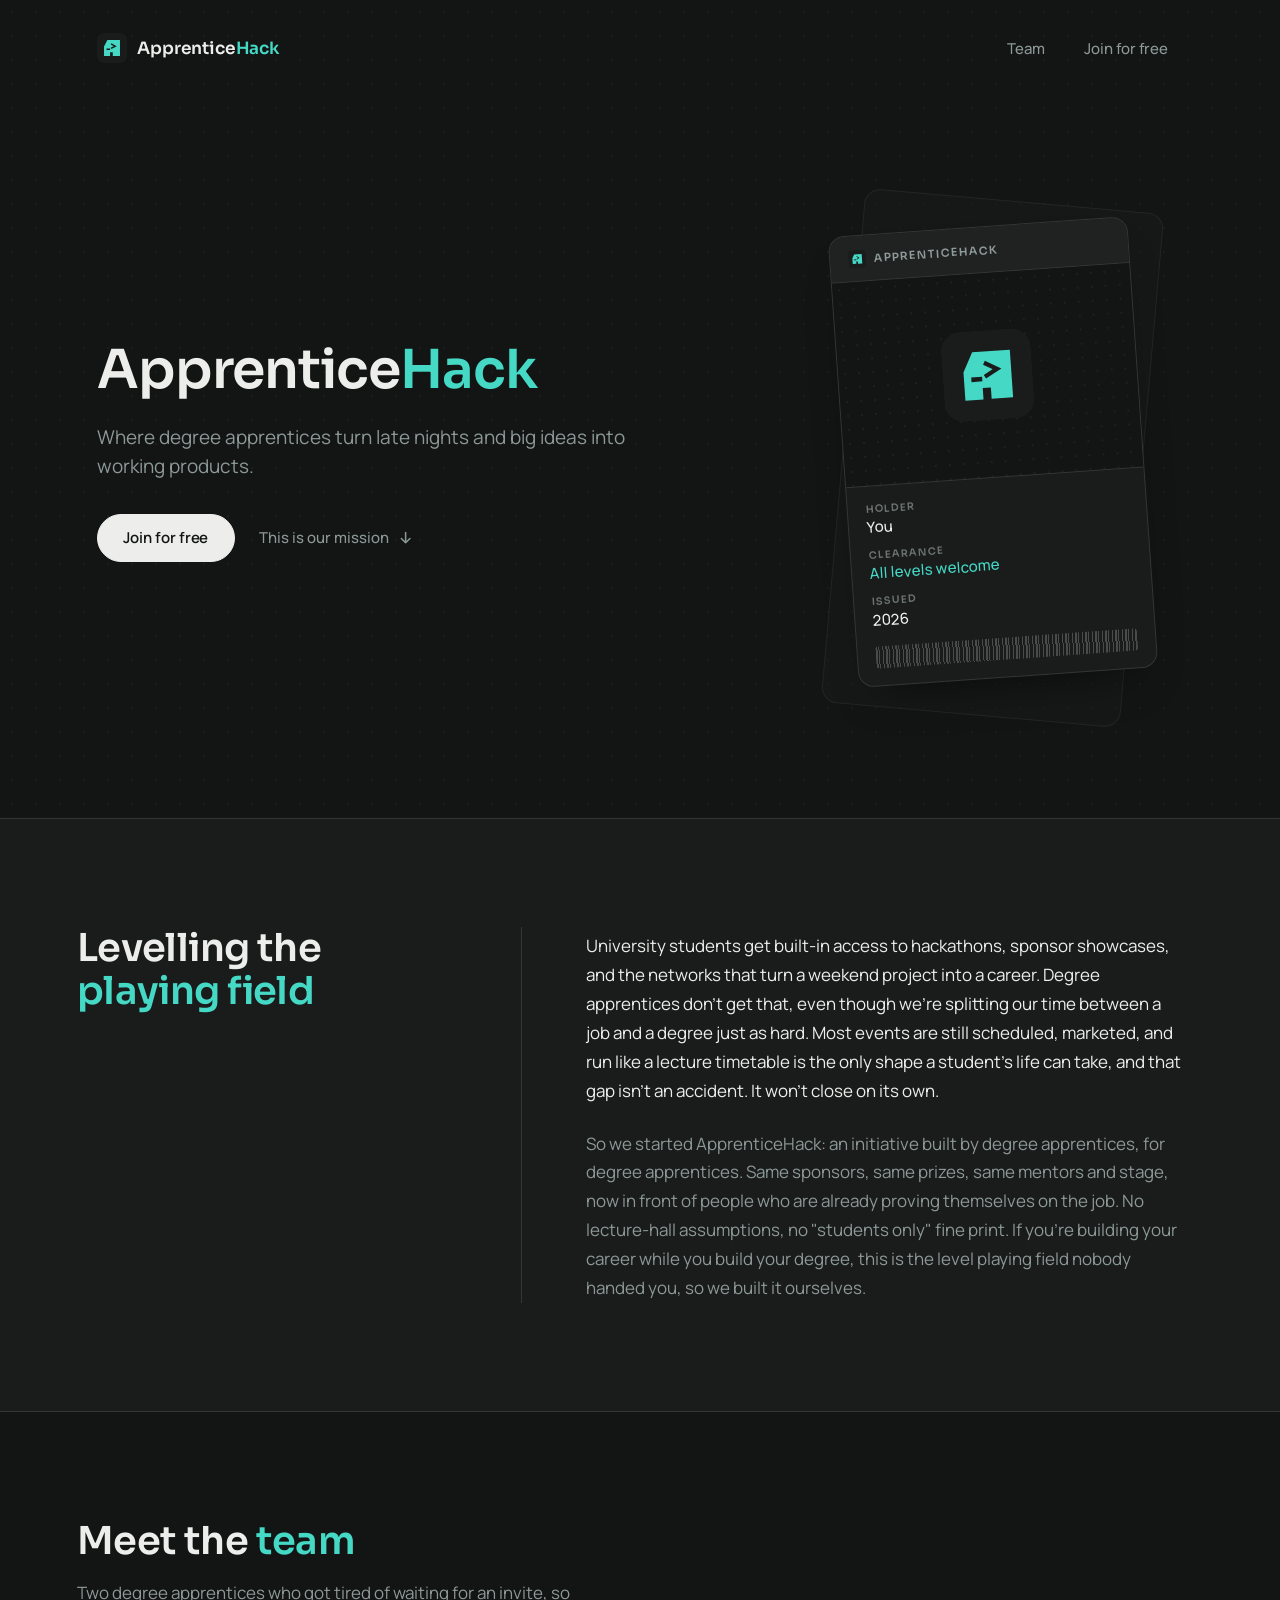
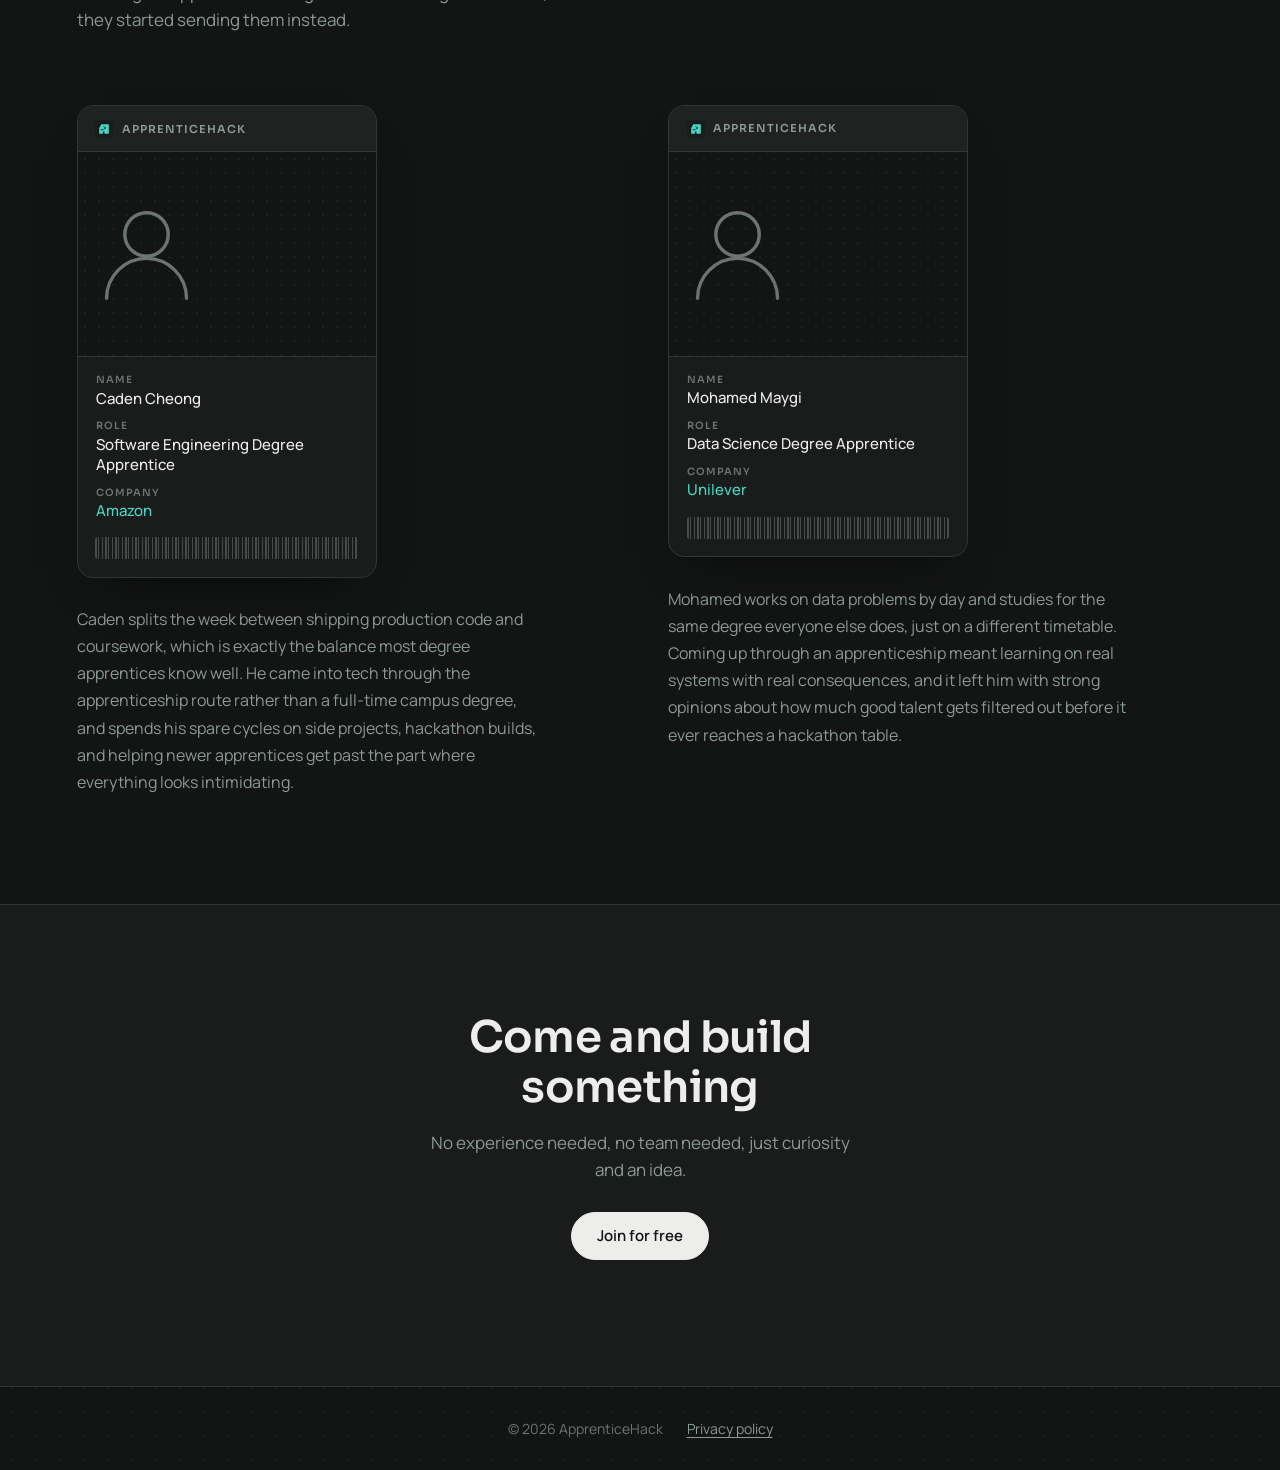
==== commit 9d881c69: "Fix mobile nav/CTA sizing and clean up leftover copy issues - Add a sub-600px breakpoint so the topb" ====
--- a/index.html
+++ b/index.html
@@ -12,21 +12,6 @@
 <link rel="stylesheet" href="style.css">
 </head>
 <body>
-
-<!--
-  THESIS: an apprentice already carries proof they belong: an employee
-  access badge. ApprenticeHack refuses the generic dark-SaaS-with-particles
-  hero and instead issues that badge back to the visitor, because "levelling
-  the playing field" is a credential problem, not a mood.
-  OWN-WORLD: matte near-black (no glow, no gradient, no blur), one quiet
-  teal accent reserved for badge fields and links, flat inverted buttons,
-  the badge component (stripe, photo frame, field list, barcode) reused
-  across hero, team roster, and the sign-up success state.
-  FIRST VIEWPORT: left-aligned headline and tagline, a physical badge tilted
-  in the right column, one primary action ("Join for free").
-  FORM: hero, about, inline team roster, and CTA band; event details stay
-  out of scope until a later prompt extends this same world.
--->
 
 <a class="skip-link" href="#about">Skip to what we do</a>
 
@@ -110,7 +95,6 @@
           <div class="badge-flip" data-tilt>
             <div class="badge-flip__inner">
 
-              <!-- Reverse of the badge: what you see before it turns over. -->
               <div class="badge-flip__face badge-flip__face--back" aria-hidden="true">
                 <div class="badge badge--back">
                   <div class="badge__stripe">
@@ -126,7 +110,6 @@
                 </div>
               </div>
 
-              <!-- Replace the .badge__photo-placeholder block with <img class="badge__photo-mark" src="..." alt="Caden Cheong"> once a photo is available. -->
               <div class="badge-flip__face badge-flip__face--front">
                 <div class="badge">
                   <div class="badge__stripe">
@@ -168,7 +151,6 @@
           <div class="badge-flip" data-tilt>
             <div class="badge-flip__inner">
 
-              <!-- Reverse of the badge: what you see before it turns over. -->
               <div class="badge-flip__face badge-flip__face--back" aria-hidden="true">
                 <div class="badge badge--back">
                   <div class="badge__stripe">
@@ -184,7 +166,6 @@
                 </div>
               </div>
 
-              <!-- Replace the .badge__photo-placeholder block with <img class="badge__photo-mark" src="..." alt="Mohamed Maygi"> once a photo is available. -->
               <div class="badge-flip__face badge-flip__face--front">
                 <div class="badge">
                   <div class="badge__stripe">
@@ -202,7 +183,7 @@
                   <dl class="badge__fields">
                     <div class="badge__field">
                       <dt>Name</dt>
-                      <dd>Mohmed Maygi</dd>
+                      <dd>Mohamed Maygi</dd>
                     </div>
                     <div class="badge__field">
                       <dt>Role</dt>
@@ -229,7 +210,7 @@
   <section class="cta" id="join">
     <div class="cta__inner js-reveal">
       <h2 class="cta__heading">Come and build something</h2>
-      <p class="cta__text">No experience needed, no team needed, just curiousity and an idea.</p>
+      <p class="cta__text">No experience needed, no team needed, just curiosity and an idea.</p>
       <div class="cta__actions">
         <a class="btn btn--primary" href="register.html">Join for free</a>
       </div>
--- a/style.css
+++ b/style.css
@@ -1151,6 +1151,45 @@
   }
 }
 
+/* ---- Below this width, nav and CTA buttons need dedicated tuning ---- */
+
+@media (max-width: 600px) {
+  .topbar {
+    flex-wrap: wrap;
+    row-gap: 0.75rem;
+    padding: 1.25rem 5vw 0;
+  }
+
+  .topbar__links {
+    gap: 0.35rem;
+  }
+
+  .topbar__link {
+    padding: 0 0.7rem;
+    font-size: 0.875rem;
+  }
+
+  .btn {
+    padding: 0.8rem 1.25rem;
+  }
+
+  .hero__actions,
+  .cta__actions {
+    flex-direction: column;
+    align-items: stretch;
+  }
+
+  .hero__actions .btn,
+  .cta__actions .btn {
+    justify-content: center;
+    text-align: center;
+  }
+
+  .hero__cue {
+    justify-content: center;
+  }
+}
+
 @media (prefers-reduced-motion: reduce) {
   .js .js-reveal,
   .js .js-reveal--card {
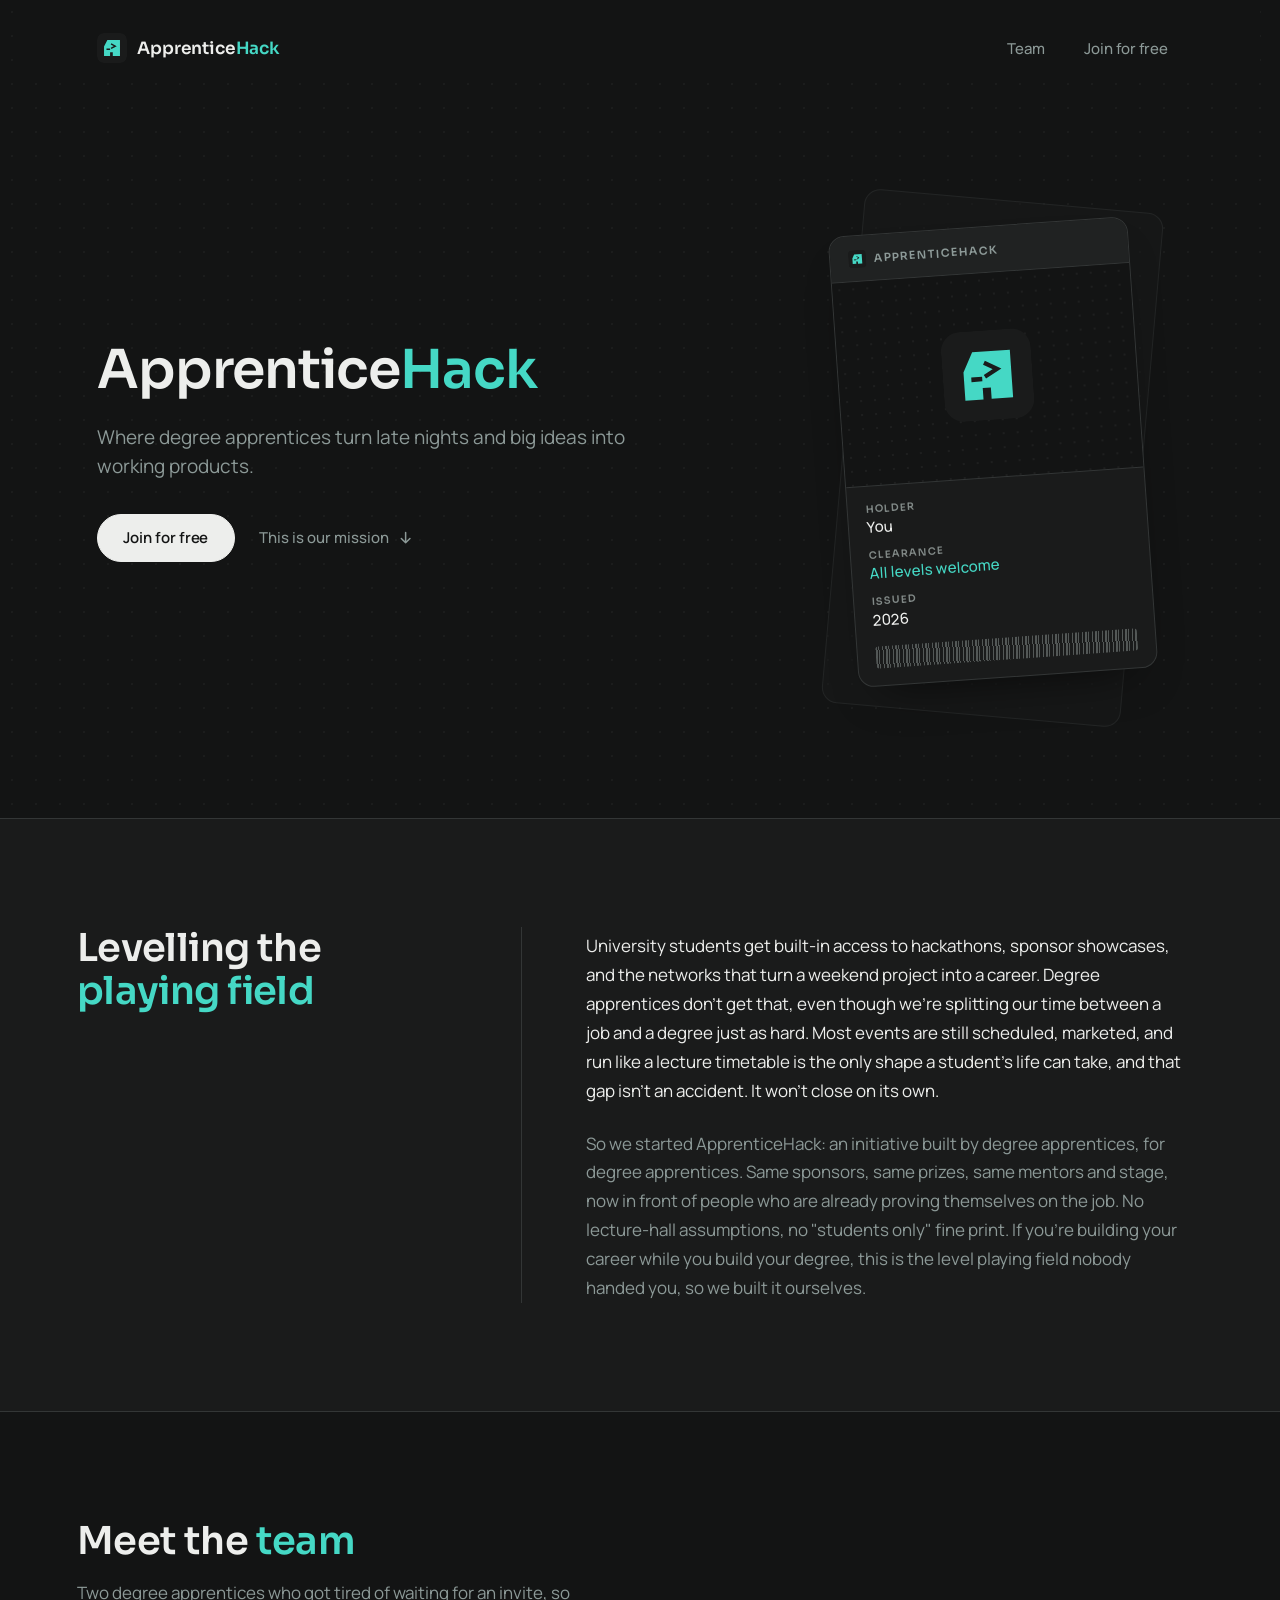
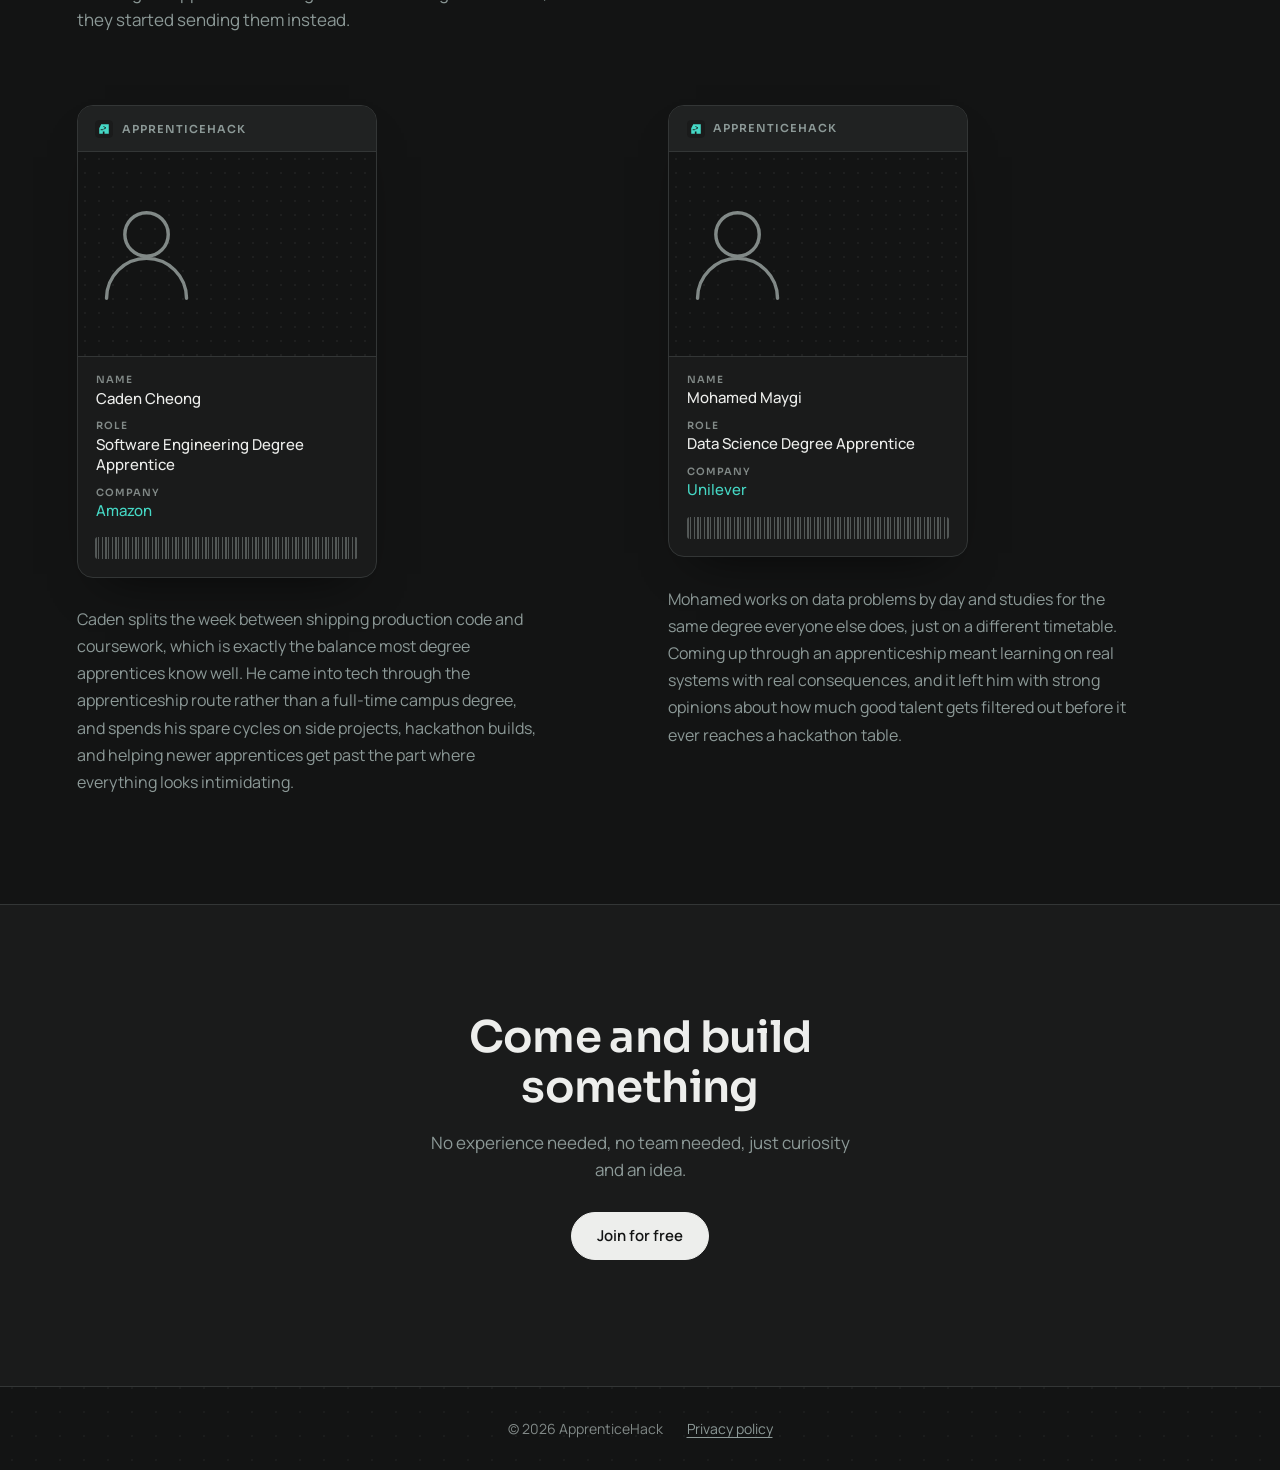
==== commit 8a129c6e: "Fix a11y contrast, harden the register form, add sticky nav, and clean up animations - Brighten --in" ====
--- a/index.html
+++ b/index.html
@@ -77,7 +77,7 @@
     <div class="about__inner">
       <h2 class="about__heading js-reveal">Levelling the <span class="about__heading-accent">playing field</span></h2>
       <div class="about__divider" aria-hidden="true"></div>
-      <div class="about__body js-reveal">
+      <div class="about__body js-reveal js-reveal--lede">
         <p>University students get built-in access to hackathons, sponsor showcases, and the networks that turn a weekend project into a career. Degree apprentices don't get that, even though we're splitting our time between a job and a degree just as hard. Most events are still scheduled, marketed, and run like a lecture timetable is the only shape a student's life can take, and that gap isn't an accident. It won't close on its own.</p>
         <p>So we started ApprenticeHack: an initiative built by degree apprentices, for degree apprentices. Same sponsors, same prizes, same mentors and stage, now in front of people who are already proving themselves on the job. No lecture-hall assumptions, no "students only" fine print. If you're building your career while you build your degree, this is the level playing field nobody handed you, so we built it ourselves.</p>
       </div>
@@ -87,7 +87,7 @@
   <section class="team" id="team">
     <div class="team__inner">
       <h2 class="team__heading js-reveal">Meet the <span class="team__heading-accent">team</span></h2>
-      <p class="team__lede js-reveal">Two degree apprentices who got tired of waiting for an invite, so they started sending them instead.</p>
+      <p class="team__lede js-reveal js-reveal--lede">Two degree apprentices who got tired of waiting for an invite, so they started sending them instead.</p>
 
       <div class="team__grid">
 
--- a/style.css
+++ b/style.css
@@ -7,7 +7,7 @@
   --line-hover: #869090;
   --ink: #EDEEEC;
   --ink-dim: #8C9997;
-  --ink-faint: #6B7472;
+  --ink-faint: #818987;
   --teal: #45D8C5;
   --teal-dim: rgba(69, 216, 197, 0.14);
   --teal-line: rgba(69, 216, 197, 0.4);
@@ -106,6 +106,9 @@
 /* ---- Topbar, shared across all three pages ---- */
 
 .topbar {
+  position: sticky;
+  top: 0;
+  z-index: 40;
   display: flex;
   align-items: center;
   justify-content: space-between;
@@ -113,6 +116,7 @@
   max-width: 1240px;
   margin: 0 auto;
   padding: 1.75rem 6vw 0;
+  background: var(--bg-0);
 }
 
 .topbar__mark {
@@ -489,8 +493,10 @@
   transform: translateY(0);
 }
 
-.about__body.js-reveal {
-  transition-delay: 100ms;
+/* Shared stagger: any lede/body that follows a heading into view waits
+   the same beat behind it, everywhere this pattern is used. */
+.js-reveal--lede {
+  transition-delay: 120ms;
 }
 
 /* ---- Team, inline on the homepage ---- */
@@ -573,7 +579,7 @@
 }
 
 .team__grid > .team__card:nth-child(2) .badge-flip__inner {
-  transition-delay: 220ms;
+  transition-delay: 150ms;
 }
 
 .badge-flip__face {
@@ -595,6 +601,32 @@
 
 .badge-flip:hover .badge {
   box-shadow: 0 34px 62px -30px rgba(0, 0, 0, 0.9);
+}
+
+/* Holographic sheen: a light sweep that tracks the pointer, like foil
+   catching light as a laminated card tilts. Pointer-driven only, so it
+   rides the same tilt effect's guard clauses (no touch, no reduced motion). */
+.badge-flip__face > .badge::after {
+  content: '';
+  position: absolute;
+  inset: 0;
+  background: linear-gradient(
+    115deg,
+    transparent 35%,
+    rgba(237, 238, 236, 0.22) 47%,
+    rgba(69, 216, 197, 0.28) 51%,
+    transparent 65%
+  );
+  background-size: 220% 220%;
+  background-position: var(--shine-x, 50%) var(--shine-y, 50%);
+  opacity: 0;
+  transition: opacity 250ms ease;
+  mix-blend-mode: screen;
+  pointer-events: none;
+}
+
+.badge-flip.is-tilting .badge-flip__face > .badge::after {
+  opacity: 1;
 }
 
 .badge--back {
@@ -661,6 +693,13 @@
 
 .team__grid > .js-reveal--card:nth-child(3) {
   transition-delay: 300ms;
+}
+
+/* ---- Team roster, standalone page: same stagger beat as the homepage's
+   inline team grid, so both places feel like one system. ---- */
+
+.roster__member:nth-of-type(2) {
+  transition-delay: 150ms;
 }
 
 /* ---- CTA band ---- */
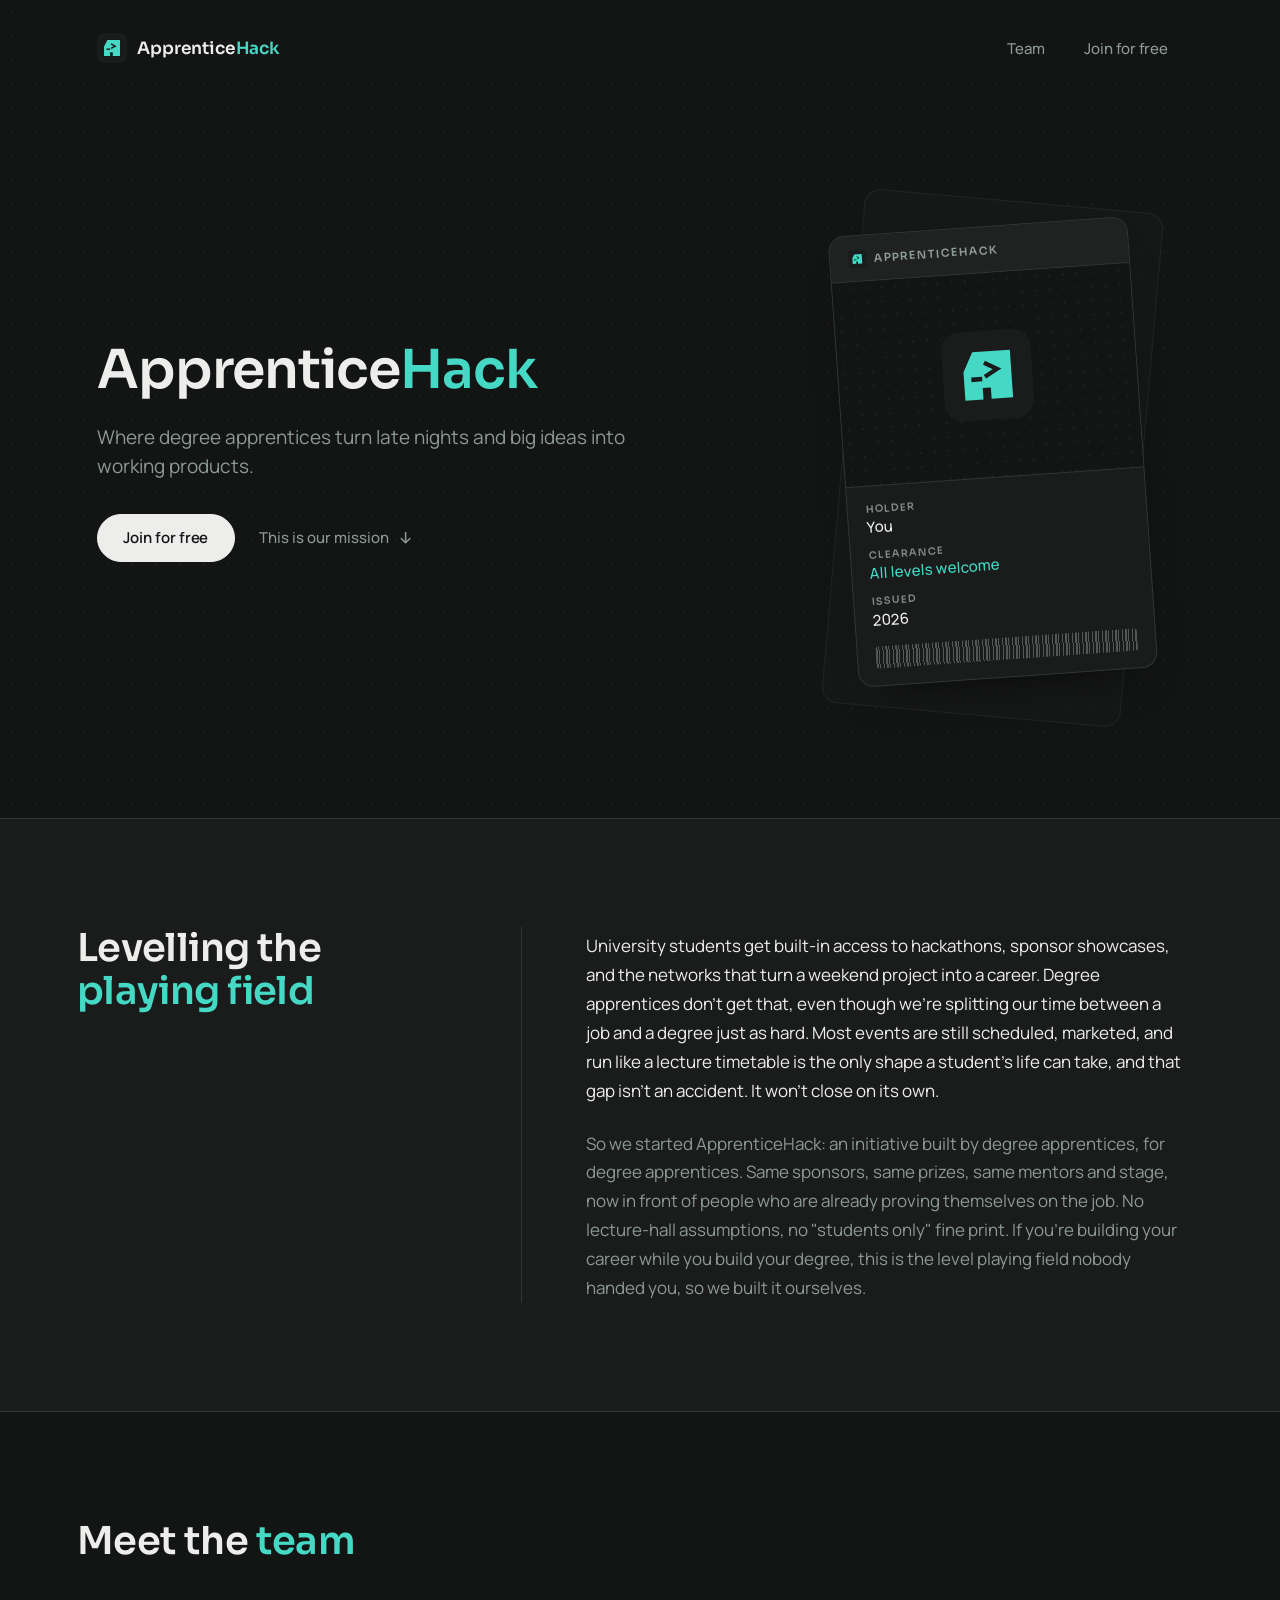
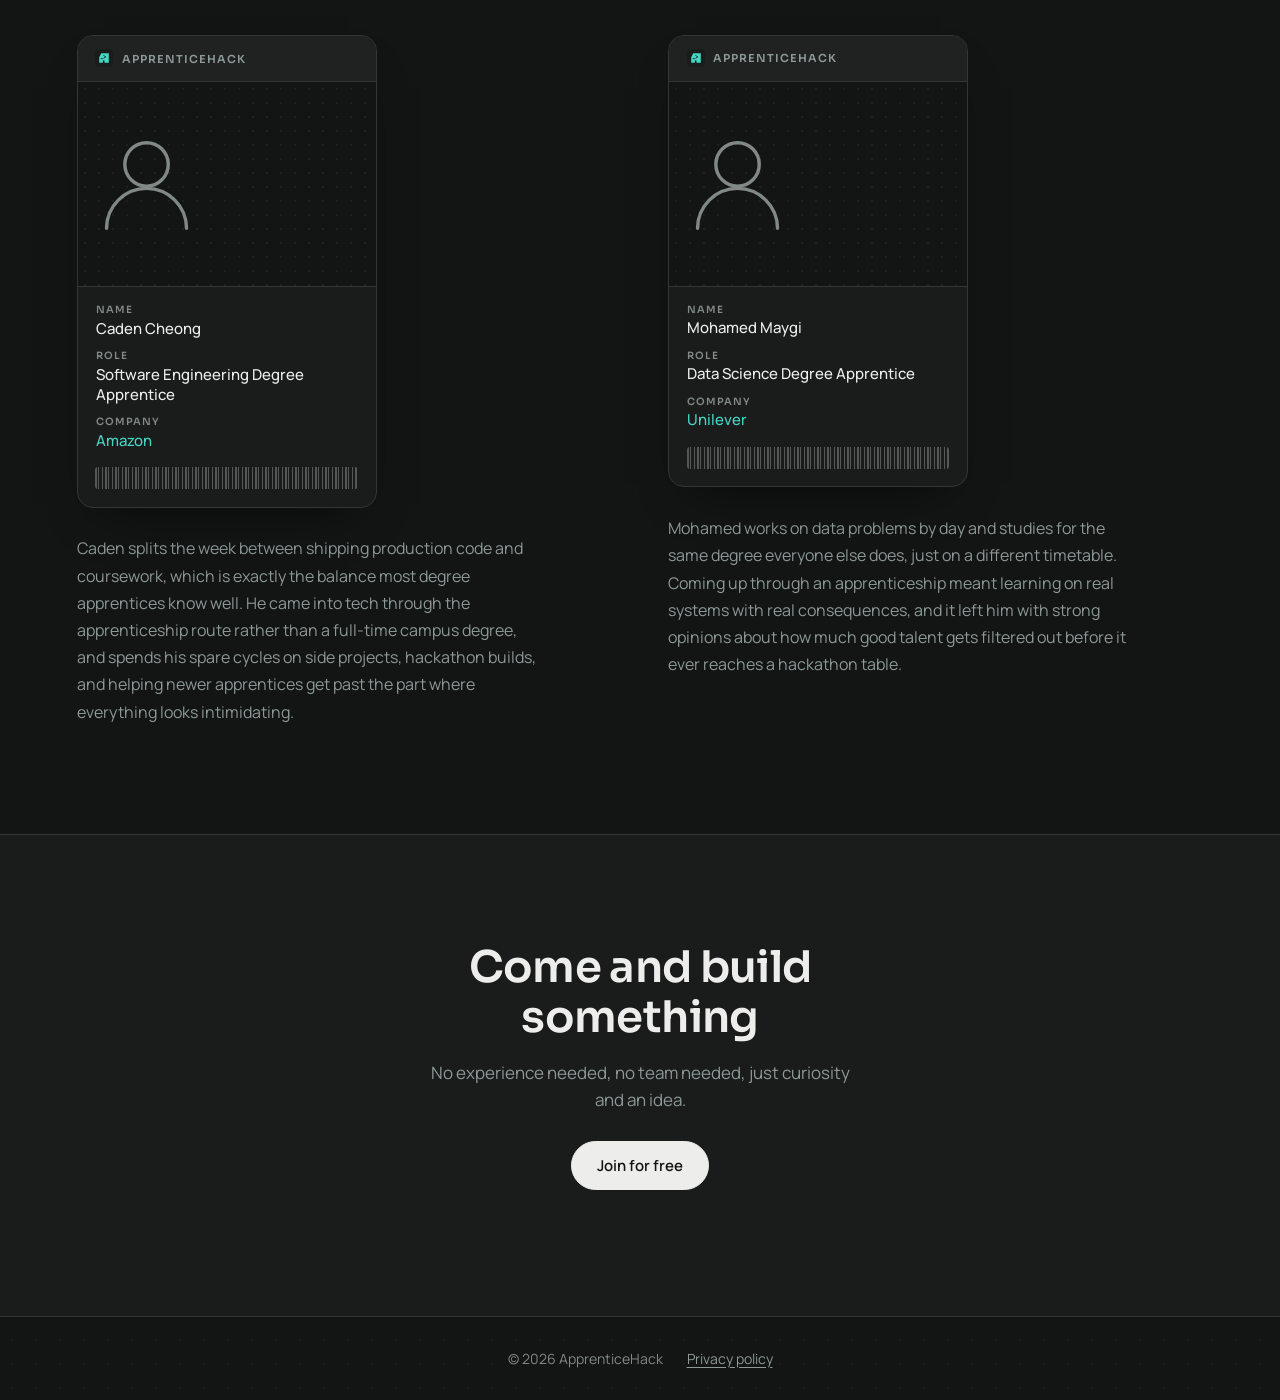
==== commit 376ca101: "Remove content from team lead paragraph Removed the team lede paragraph content." ====
--- a/index.html
+++ b/index.html
@@ -87,7 +87,7 @@
   <section class="team" id="team">
     <div class="team__inner">
       <h2 class="team__heading js-reveal">Meet the <span class="team__heading-accent">team</span></h2>
-      <p class="team__lede js-reveal js-reveal--lede">Two degree apprentices who got tired of waiting for an invite, so they started sending them instead.</p>
+      <p class="team__lede js-reveal js-reveal--lede"></p>
 
       <div class="team__grid">
 
